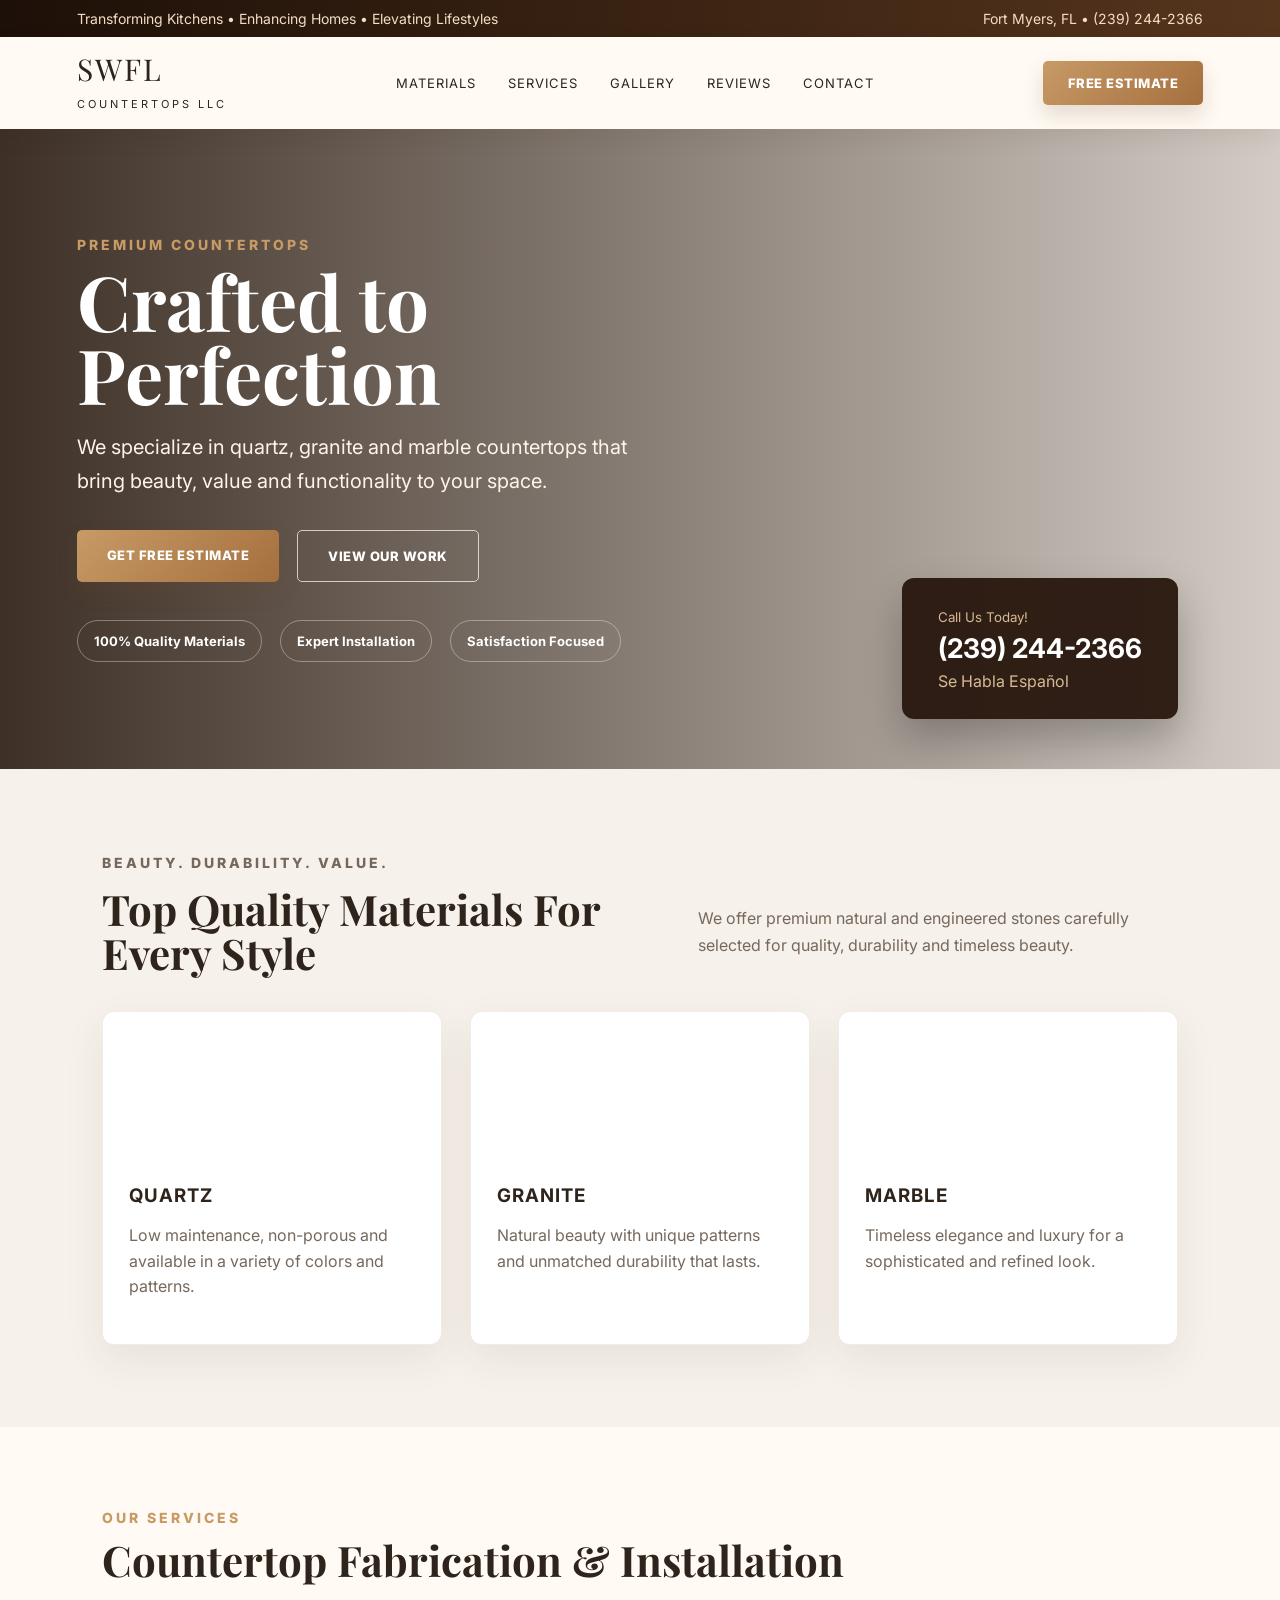
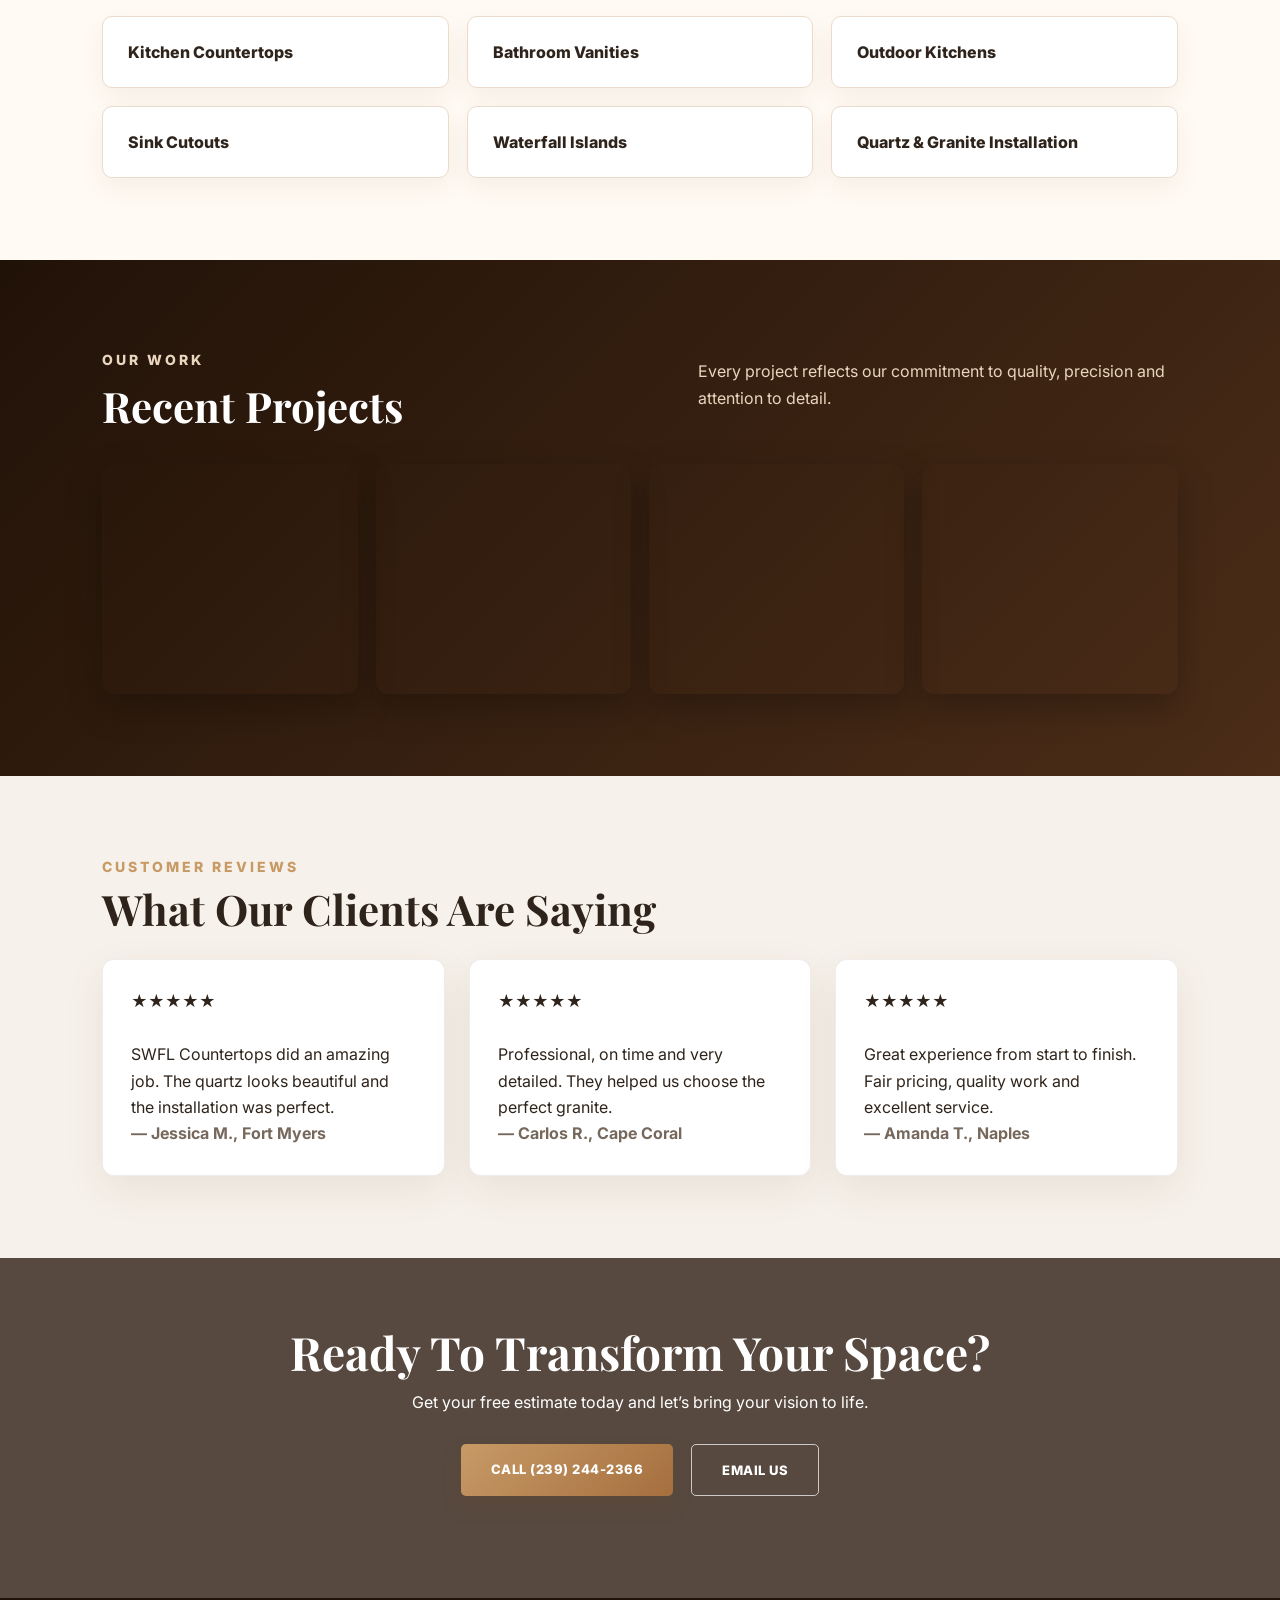
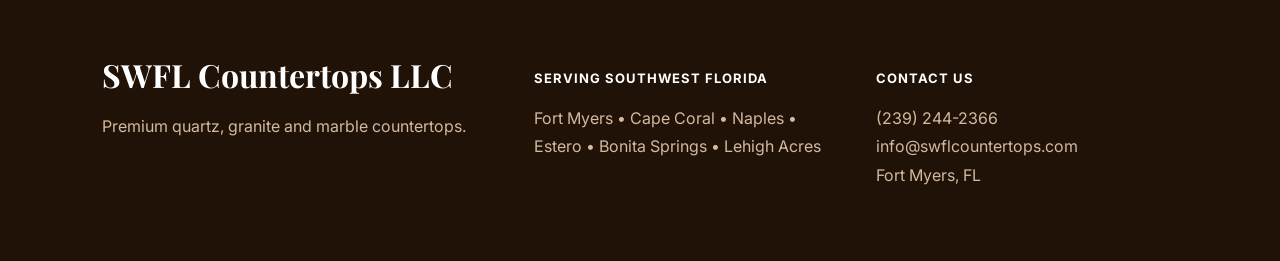
==== index.html @ 68b3e4ea "Initial website" ====
<!DOCTYPE html>
<html lang="en">
<head>
  <meta charset="UTF-8" />
  <meta name="viewport" content="width=device-width, initial-scale=1.0" />
  <title>SWFL Countertops LLC | Quartz, Granite & Marble</title>
  <meta name="description" content="Premium quartz, granite and marble countertops in Fort Myers, Cape Coral, Naples, Estero, Bonita Springs and Lehigh Acres. Free estimates." />
  <link rel="stylesheet" href="style.css" />
</head>
<body>
  <header class="topbar">
    <div>Transforming Kitchens • Enhancing Homes • Elevating Lifestyles</div>
    <div>Fort Myers, FL • <a href="tel:+12392442366">(239) 244-2366</a></div>
  </header>

  <nav class="nav">
    <a class="brand" href="#">
      <img src="assets/logo.png" alt="SWFL Countertops LLC logo" onerror="this.style.display='none'">
      <span>SWFL<br><small>COUNTERTOPS LLC</small></span>
    </a>
    <div class="links">
      <a href="#materials">Materials</a>
      <a href="#services">Services</a>
      <a href="#gallery">Gallery</a>
      <a href="#reviews">Reviews</a>
      <a href="#contact">Contact</a>
    </div>
    <a class="btn" href="#contact">Free Estimate</a>
  </nav>

  <section class="hero">
    <div class="hero-content">
      <p class="eyebrow">Premium Countertops</p>
      <h1>Crafted to Perfection</h1>
      <p class="hero-text">We specialize in quartz, granite and marble countertops that bring beauty, value and functionality to your space.</p>
      <div class="actions">
        <a class="btn big" href="#contact">Get Free Estimate</a>
        <a class="btn outline big" href="#gallery">View Our Work</a>
      </div>
      <div class="badges">
        <span>100% Quality Materials</span>
        <span>Expert Installation</span>
        <span>Satisfaction Focused</span>
      </div>
    </div>
    <div class="call-card">
      <small>Call Us Today!</small>
      <strong>(239) 244-2366</strong>
      <span>Se Habla Español</span>
    </div>
  </section>

  <section id="materials" class="section light">
    <div class="section-head">
      <div>
        <p class="eyebrow">Beauty. Durability. Value.</p>
        <h2>Top Quality Materials For Every Style</h2>
      </div>
      <p>We offer premium natural and engineered stones carefully selected for quality, durability and timeless beauty.</p>
    </div>
    <div class="cards">
      <article>
        <div class="stone quartz"></div>
        <h3>Quartz</h3>
        <p>Low maintenance, non-porous and available in a variety of colors and patterns.</p>
      </article>
      <article>
        <div class="stone granite"></div>
        <h3>Granite</h3>
        <p>Natural beauty with unique patterns and unmatched durability that lasts.</p>
      </article>
      <article>
        <div class="stone marble"></div>
        <h3>Marble</h3>
        <p>Timeless elegance and luxury for a sophisticated and refined look.</p>
      </article>
    </div>
  </section>

  <section id="services" class="section">
    <p class="eyebrow">Our Services</p>
    <h2>Countertop Fabrication & Installation</h2>
    <div class="service-grid">
      <div>Kitchen Countertops</div>
      <div>Bathroom Vanities</div>
      <div>Outdoor Kitchens</div>
      <div>Sink Cutouts</div>
      <div>Waterfall Islands</div>
      <div>Quartz & Granite Installation</div>
    </div>
  </section>

  <section id="gallery" class="section dark">
    <div class="section-head">
      <div>
        <p class="eyebrow">Our Work</p>
        <h2>Recent Projects</h2>
      </div>
      <p>Every project reflects our commitment to quality, precision and attention to detail.</p>
    </div>
    <div class="gallery">
      <div class="g1"></div>
      <div class="g2"></div>
      <div class="g3"></div>
      <div class="g4"></div>
    </div>
  </section>

  <section id="reviews" class="section light">
    <p class="eyebrow">Customer Reviews</p>
    <h2>What Our Clients Are Saying</h2>
    <div class="reviews">
      <blockquote>★★★★★<br><br>SWFL Countertops did an amazing job. The quartz looks beautiful and the installation was perfect.<br><span>— Jessica M., Fort Myers</span></blockquote>
      <blockquote>★★★★★<br><br>Professional, on time and very detailed. They helped us choose the perfect granite.<br><span>— Carlos R., Cape Coral</span></blockquote>
      <blockquote>★★★★★<br><br>Great experience from start to finish. Fair pricing, quality work and excellent service.<br><span>— Amanda T., Naples</span></blockquote>
    </div>
  </section>

  <section id="contact" class="cta">
    <h2>Ready To Transform Your Space?</h2>
    <p>Get your free estimate today and let’s bring your vision to life.</p>
    <div class="actions center">
      <a class="btn big" href="tel:+12392442366">Call (239) 244-2366</a>
      <a class="btn outline big" href="mailto:info@swflcountertops.com">Email Us</a>
    </div>
  </section>

  <footer class="footer">
    <div class="foot-brand">
      <strong>SWFL Countertops LLC</strong>
      <p>Premium quartz, granite and marble countertops.</p>
    </div>
    <div>
      <h4>Serving Southwest Florida</h4>
      <p>Fort Myers • Cape Coral • Naples • Estero • Bonita Springs • Lehigh Acres</p>
    </div>
    <div>
      <h4>Contact Us</h4>
      <p><a href="tel:+12392442366">(239) 244-2366</a><br><a href="mailto:info@swflcountertops.com">info@swflcountertops.com</a><br>Fort Myers, FL</p>
    </div>
  </footer>

  <script src="script.js"></script>
</body>
</html>
---- style.css ----
@import url('https://fonts.googleapis.com/css2?family=Inter:wght@400;600;700;800&family=Playfair+Display:wght@700;800&display=swap');

:root{
  --dark:#28170d;
  --brown:#6f4a2c;
  --tan:#c79a66;
  --light:#f6f1ea;
  --cream:#fffaf3;
  --text:#2f241b;
  --muted:#76685c;
  --white:#fff;
}
*{box-sizing:border-box}
html{scroll-behavior:smooth}
body{margin:0;font-family:Inter,Arial,sans-serif;color:var(--text);background:var(--cream)}
a{color:inherit;text-decoration:none}
.topbar{background:linear-gradient(90deg,#1d1008,#56351d);color:#f4dec3;display:flex;justify-content:space-between;gap:20px;padding:10px 6%;font-size:14px}
.nav{height:92px;background:rgba(255,250,243,.96);display:flex;align-items:center;justify-content:space-between;padding:0 6%;position:sticky;top:0;z-index:20;box-shadow:0 8px 22px rgba(48,29,16,.08)}
.brand{display:flex;align-items:center;gap:14px;font-family:Playfair Display,serif;font-size:30px;letter-spacing:2px;line-height:.9}
.brand img{width:58px;height:58px;object-fit:contain}
.brand small{font-family:Inter,sans-serif;font-size:11px;letter-spacing:3px}
.links{display:flex;gap:32px;font-size:13px;text-transform:uppercase;letter-spacing:1px}
.links a:hover{color:var(--tan)}
.btn{background:linear-gradient(135deg,#c79a66,#a56f3e);color:white;padding:14px 25px;border-radius:5px;text-transform:uppercase;font-weight:800;font-size:13px;letter-spacing:.5px;display:inline-block;box-shadow:0 10px 20px rgba(112,74,44,.18)}
.btn.outline{background:transparent;border:1px solid rgba(255,255,255,.7);box-shadow:none}
.btn.big{padding:17px 30px}
.hero{min-height:640px;position:relative;display:flex;align-items:center;padding:90px 6%;background:
linear-gradient(90deg,rgba(35,20,10,.88),rgba(35,20,10,.54),rgba(35,20,10,.2)),
url('https://images.unsplash.com/photo-1600585154340-be6161a56a0c?auto=format&fit=crop&w=1800&q=80') center/cover}
.hero-content{max-width:650px;color:white;position:relative;z-index:2}
.eyebrow{text-transform:uppercase;color:var(--tan);letter-spacing:3px;font-weight:800;font-size:14px;margin:0 0 12px}
h1,h2{font-family:Playfair Display,serif;margin:0;color:inherit}
h1{font-size:76px;line-height:.95}
h2{font-size:42px;line-height:1.05}
.hero-text{font-size:20px;line-height:1.7;max-width:560px;color:#fff4e9}
.actions{display:flex;gap:18px;flex-wrap:wrap;margin:32px 0}
.badges{display:flex;gap:18px;flex-wrap:wrap;margin-top:38px}
.badges span{border:1px solid rgba(255,255,255,.35);padding:12px 16px;border-radius:999px;font-weight:700;font-size:13px}
.call-card{position:absolute;right:8%;bottom:50px;background:rgba(40,23,13,.95);color:white;padding:28px 36px;border-radius:12px;box-shadow:0 20px 40px rgba(0,0,0,.25)}
.call-card strong{display:block;font-size:27px;margin:6px 0}
.call-card span,.call-card small{color:#d7ba96}
.section{padding:82px 8%}
.light{background:var(--light)}
.dark{background:linear-gradient(135deg,#211208,#4b2d18);color:white}
.section-head{display:flex;justify-content:space-between;gap:40px;align-items:end;margin-bottom:36px}
.section-head p{max-width:480px;line-height:1.7;color:var(--muted)}
.dark .section-head p{color:#ead6bf}
.cards{display:grid;grid-template-columns:repeat(3,1fr);gap:28px;margin-top:36px}
.cards article,.reviews blockquote{background:white;border:1px solid rgba(84,54,32,.09);border-radius:12px;overflow:hidden;box-shadow:0 14px 40px rgba(76,45,24,.08)}
.cards h3,.cards p{padding:0 26px}
.cards h3{margin:22px 0 8px;text-transform:uppercase;letter-spacing:1px}
.cards p{padding-bottom:28px;color:var(--muted);line-height:1.6}
.stone{height:150px;background-size:cover;background-position:center}
.quartz{background-image:url('https://images.unsplash.com/photo-1618220179428-22790b461013?auto=format&fit=crop&w=900&q=80')}
.granite{background-image:url('https://images.unsplash.com/photo-1600607687939-ce8a6c25118c?auto=format&fit=crop&w=900&q=80')}
.marble{background-image:url('https://images.unsplash.com/photo-1600566753190-17f0baa2a6c3?auto=format&fit=crop&w=900&q=80')}
.service-grid{display:grid;grid-template-columns:repeat(3,1fr);gap:18px;margin-top:34px}
.service-grid div{background:#fff;border:1px solid #eadbcc;border-radius:10px;padding:25px;font-weight:800;box-shadow:0 10px 26px rgba(80,49,28,.06)}
.gallery{display:grid;grid-template-columns:repeat(4,1fr);gap:18px}
.gallery div{height:230px;border-radius:12px;background-size:cover;background-position:center;box-shadow:0 14px 35px rgba(0,0,0,.25)}
.g1{background-image:url('https://images.unsplash.com/photo-1556909114-f6e7ad7d3136?auto=format&fit=crop&w=800&q=80')}
.g2{background-image:url('https://images.unsplash.com/photo-1600566753151-384129cf4e3e?auto=format&fit=crop&w=800&q=80')}
.g3{background-image:url('https://images.unsplash.com/photo-1600607687644-c7171b42498b?auto=format&fit=crop&w=800&q=80')}
.g4{background-image:url('https://images.unsplash.com/photo-1600607687920-4e2a09cf159d?auto=format&fit=crop&w=800&q=80')}
.reviews{display:grid;grid-template-columns:repeat(3,1fr);gap:24px;margin-top:28px}
.reviews blockquote{padding:28px;margin:0;line-height:1.65;color:var(--text)}
.reviews span{color:var(--muted);font-weight:700}
.cta{padding:70px 8%;text-align:center;color:white;background:
linear-gradient(rgba(40,23,13,.78),rgba(40,23,13,.78)),
url('https://images.unsplash.com/photo-1600566752355-35792bedcfea?auto=format&fit=crop&w=1600&q=80') center/cover}
.cta h2{font-size:46px}
.center{justify-content:center}
.footer{background:#211208;color:#ead6bf;display:grid;grid-template-columns:1.3fr 1fr 1fr;gap:40px;padding:55px 8%}
.footer strong{font-family:Playfair Display,serif;font-size:32px;color:white}
.footer h4{color:white;text-transform:uppercase;letter-spacing:1px;font-size:13px}
.footer p{line-height:1.8;color:#d2b99f}
@media(max-width:900px){
  .topbar{display:none}
  .nav{height:auto;padding:18px 5%;flex-wrap:wrap;gap:18px}
  .links{display:none}
  h1{font-size:50px}
  h2{font-size:34px}
  .hero{min-height:700px;padding:70px 5%}
  .call-card{position:relative;right:auto;bottom:auto;margin-top:20px}
  .section,.cta{padding:58px 5%}
  .section-head{display:block}
  .cards,.service-grid,.reviews,.gallery,.footer{grid-template-columns:1fr}
}
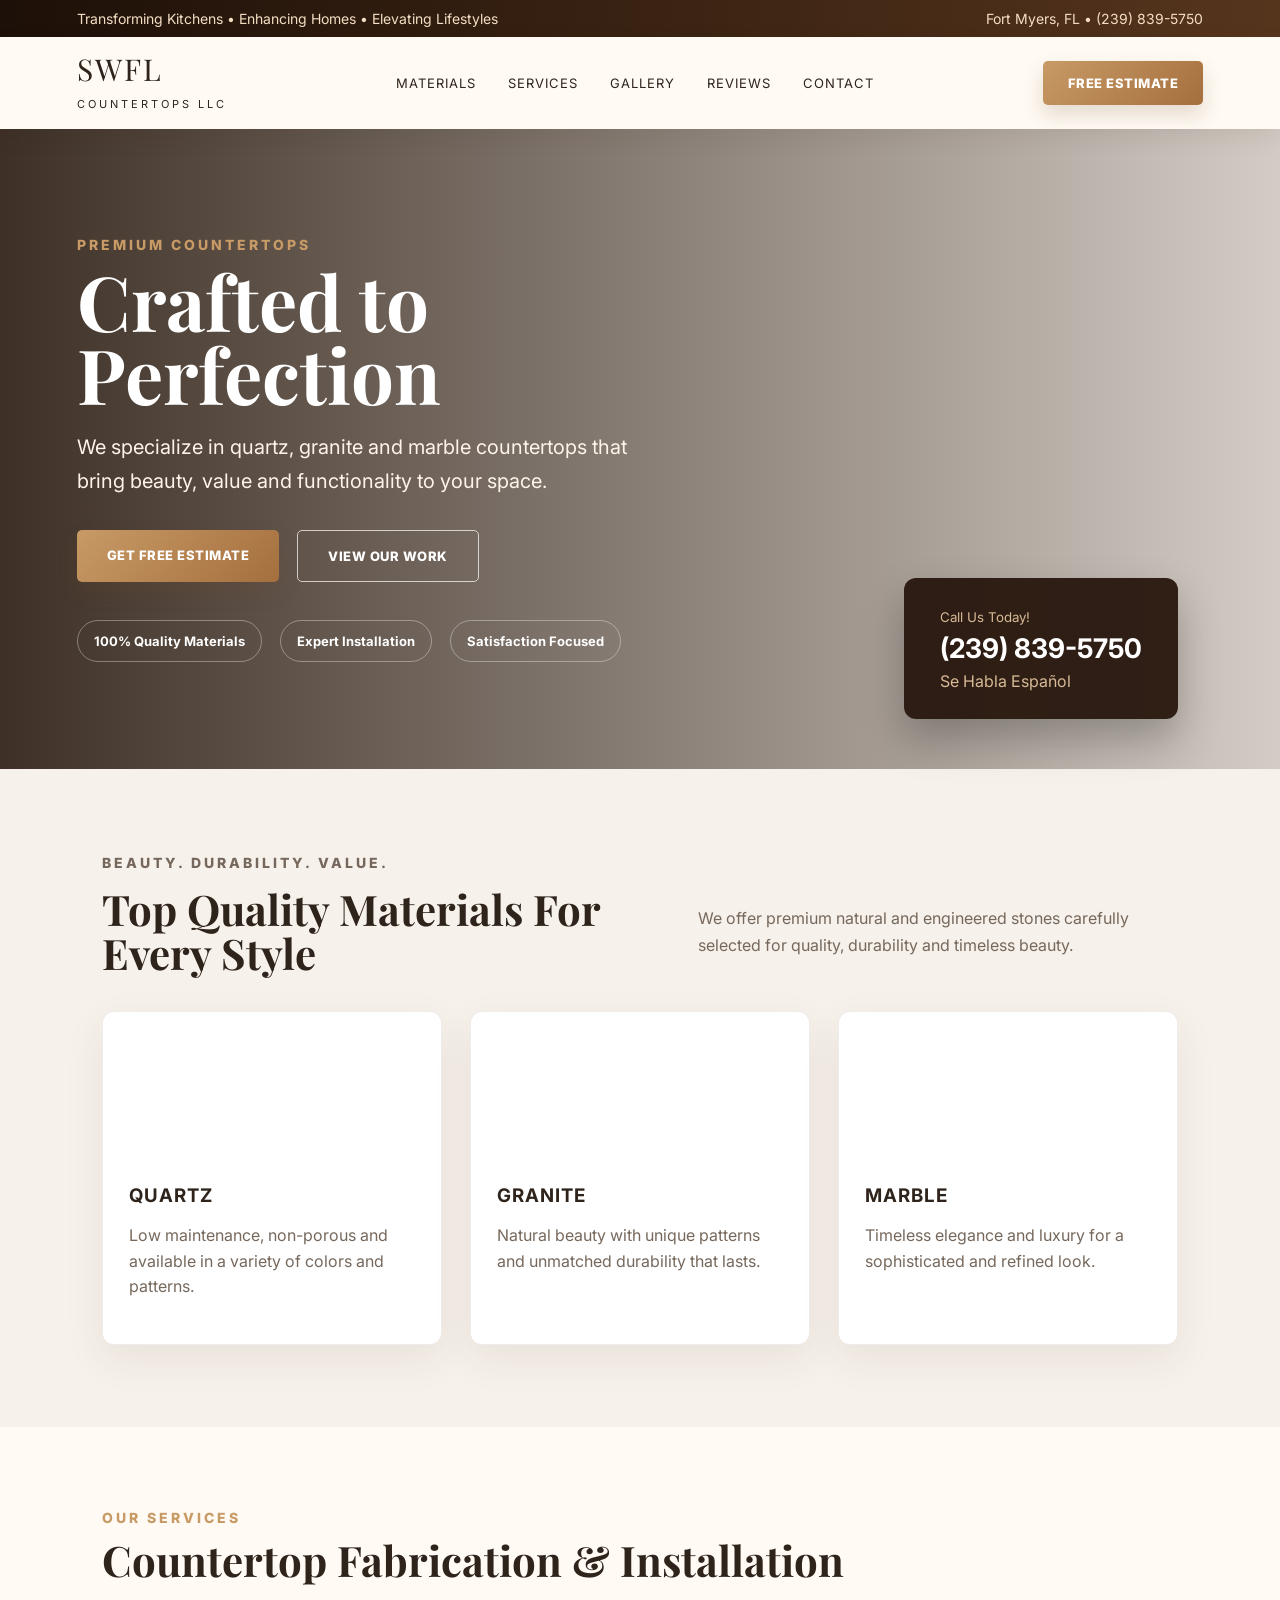
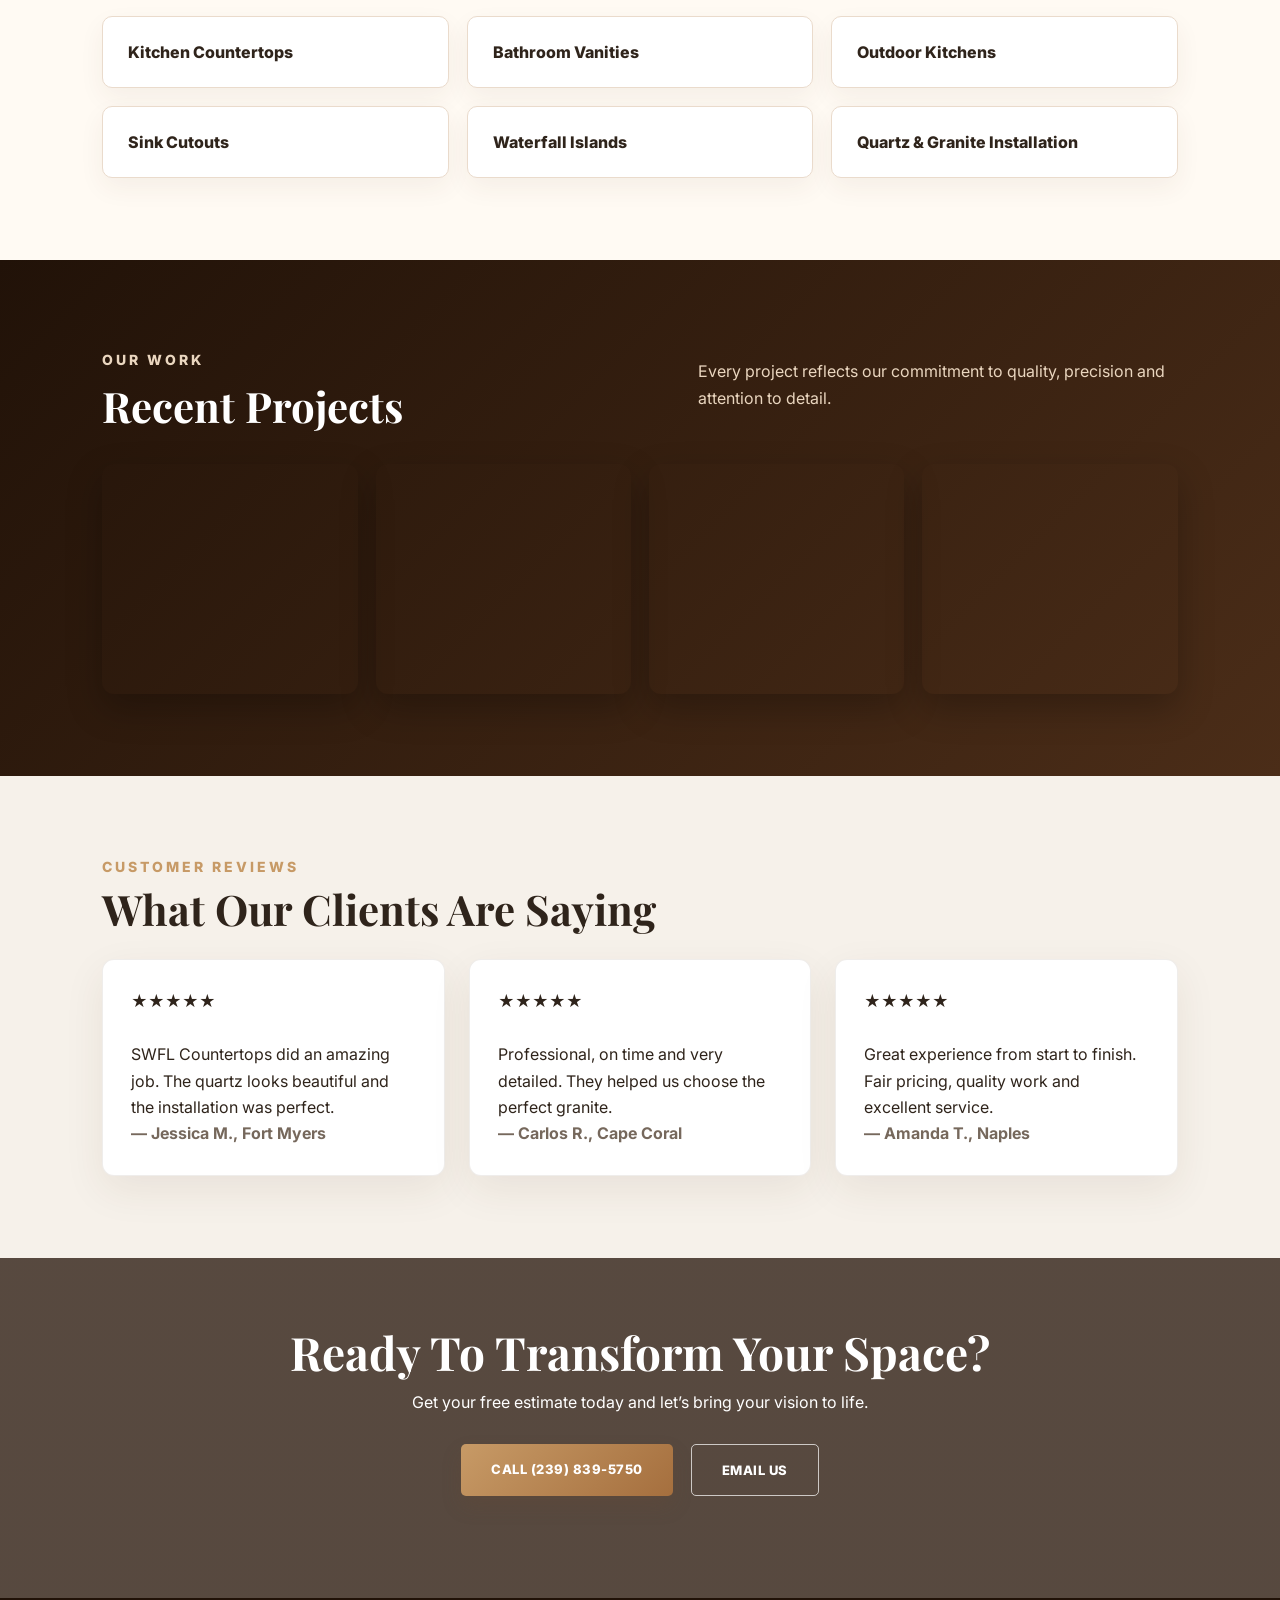
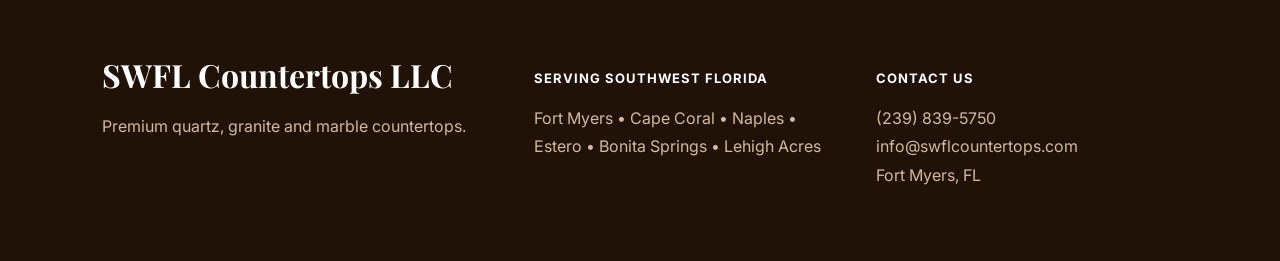
==== commit c55ac149: "update phone and email" ====
--- a/index.html
+++ b/index.html
@@ -10,7 +10,7 @@
 <body>
   <header class="topbar">
     <div>Transforming Kitchens • Enhancing Homes • Elevating Lifestyles</div>
-    <div>Fort Myers, FL • <a href="tel:+12392442366">(239) 244-2366</a></div>
+    <div>Fort Myers, FL • <a href="tel:+12398395750">(239) 839-5750</a></div>
   </header>
 
   <nav class="nav">
@@ -45,7 +45,7 @@
     </div>
     <div class="call-card">
       <small>Call Us Today!</small>
-      <strong>(239) 244-2366</strong>
+      <strong>(239) 839-5750</strong>
       <span>Se Habla Español</span>
     </div>
   </section>
@@ -120,8 +120,8 @@
     <h2>Ready To Transform Your Space?</h2>
     <p>Get your free estimate today and let’s bring your vision to life.</p>
     <div class="actions center">
-      <a class="btn big" href="tel:+12392442366">Call (239) 244-2366</a>
-      <a class="btn outline big" href="mailto:info@swflcountertops.com">Email Us</a>
+      <a class="btn big" href="tel:+12398395750">Call (239) 839-5750</a>
+      <a class="btn outline big" href="mailto:christopher@swflcountertops.com">Email Us</a>
     </div>
   </section>
 
@@ -136,7 +136,7 @@
     </div>
     <div>
       <h4>Contact Us</h4>
-      <p><a href="tel:+12392442366">(239) 244-2366</a><br><a href="mailto:info@swflcountertops.com">info@swflcountertops.com</a><br>Fort Myers, FL</p>
+      <p><a href="tel:+12398395750">(239) 839-5750</a><br><a href="mailto:christopher@swflcountertops.com">info@swflcountertops.com</a><br>Fort Myers, FL</p>
     </div>
   </footer>
 
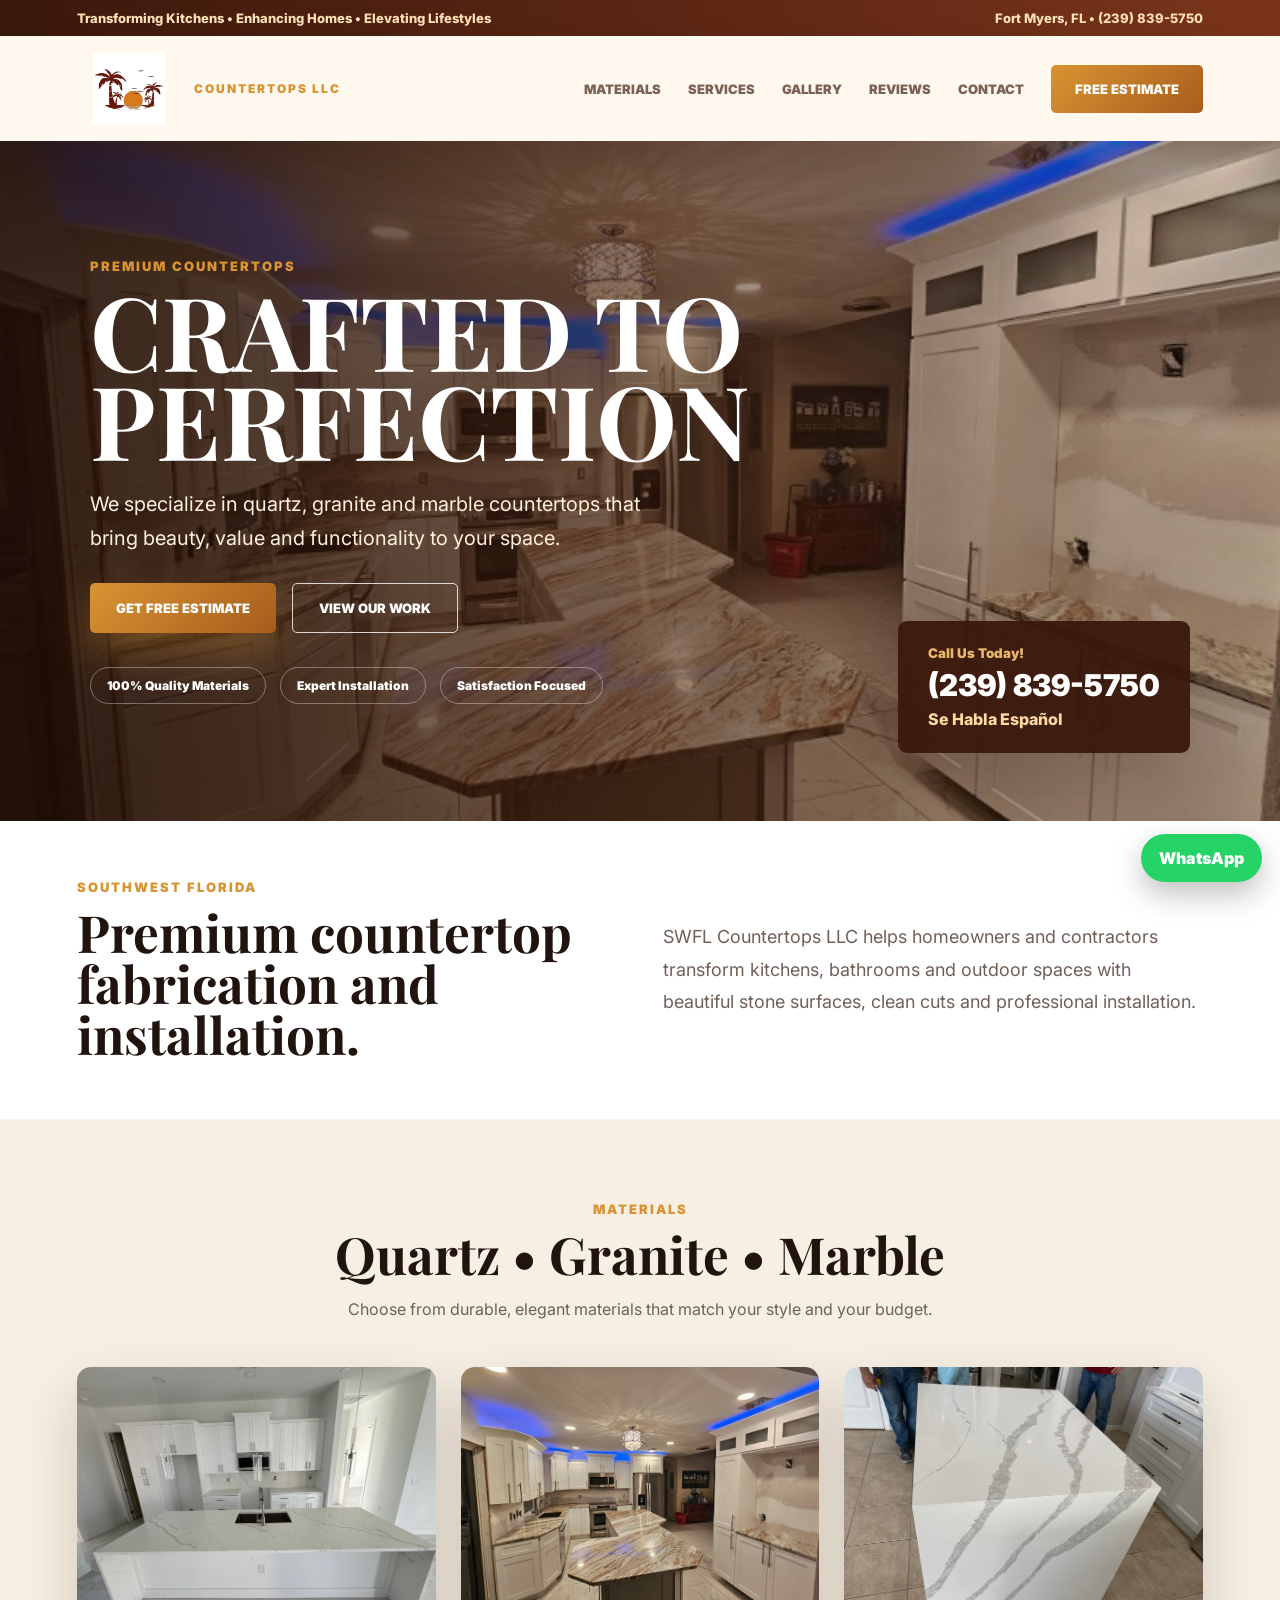
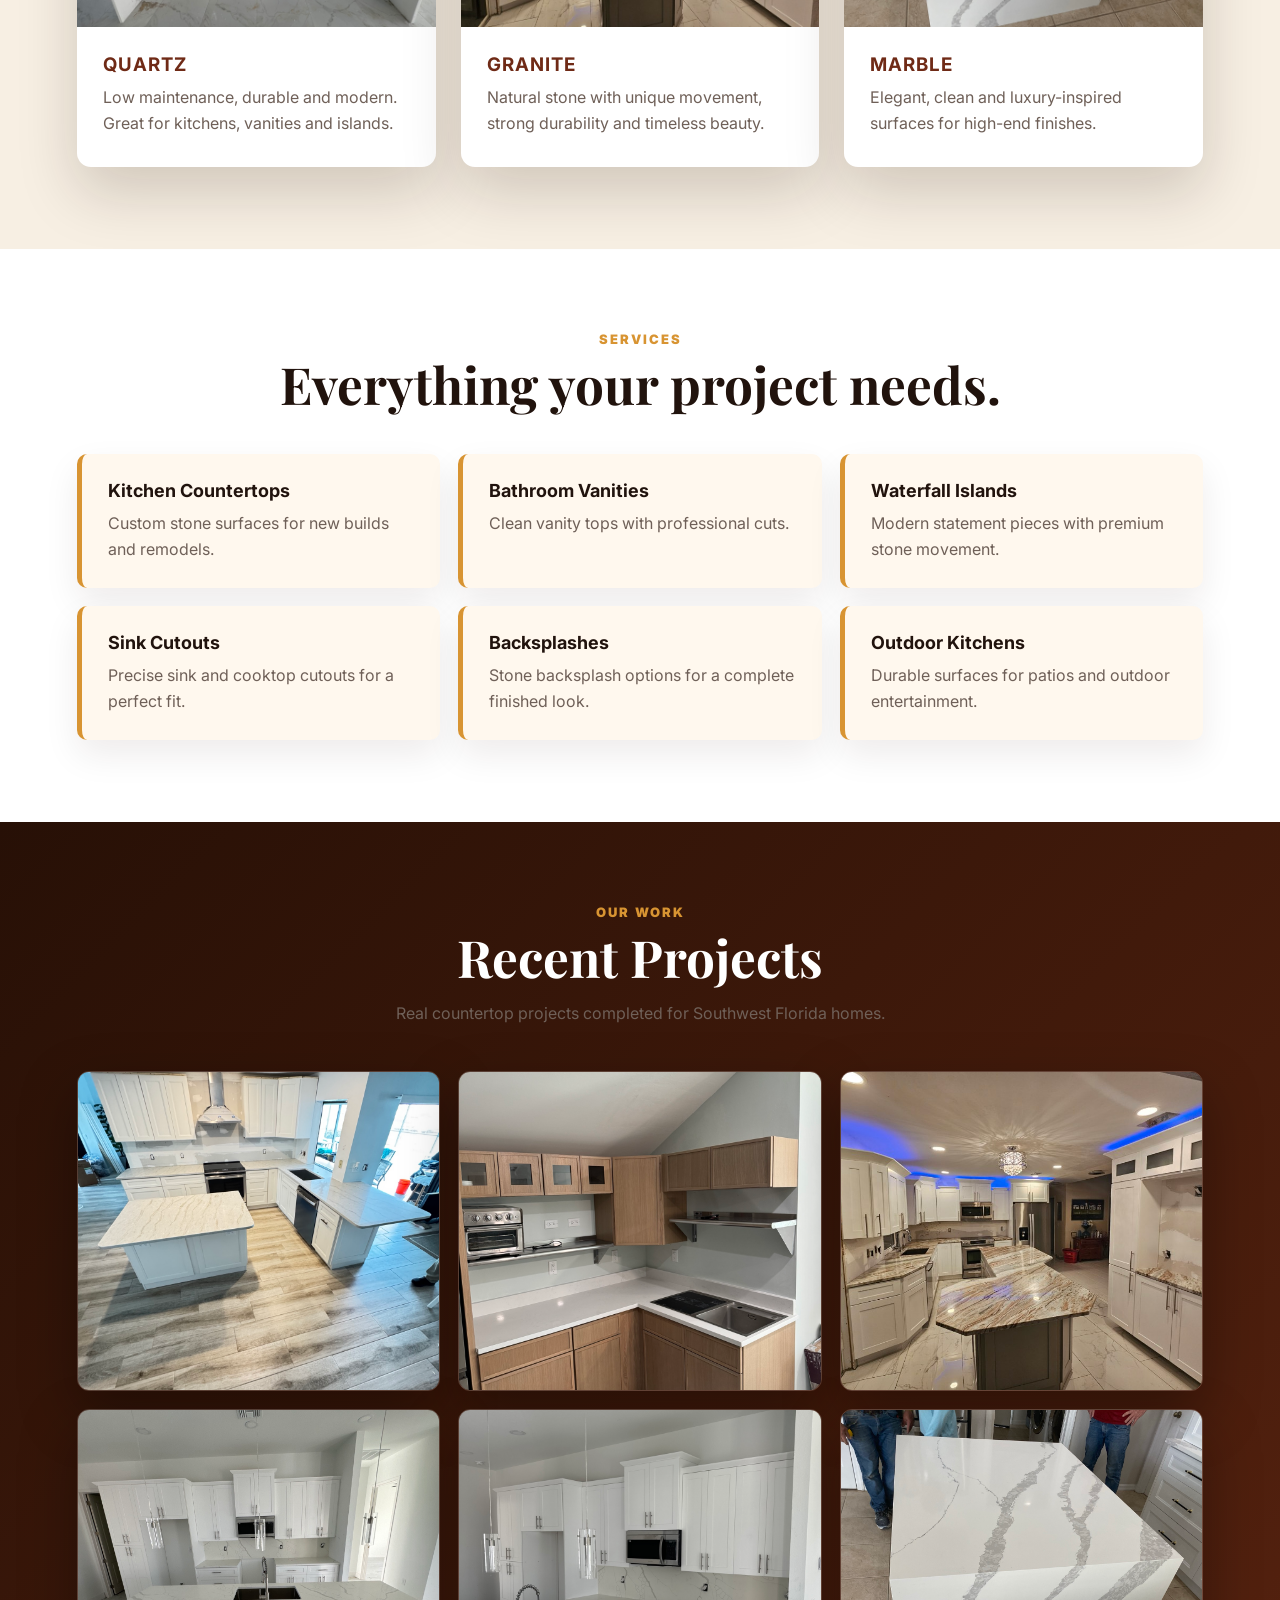
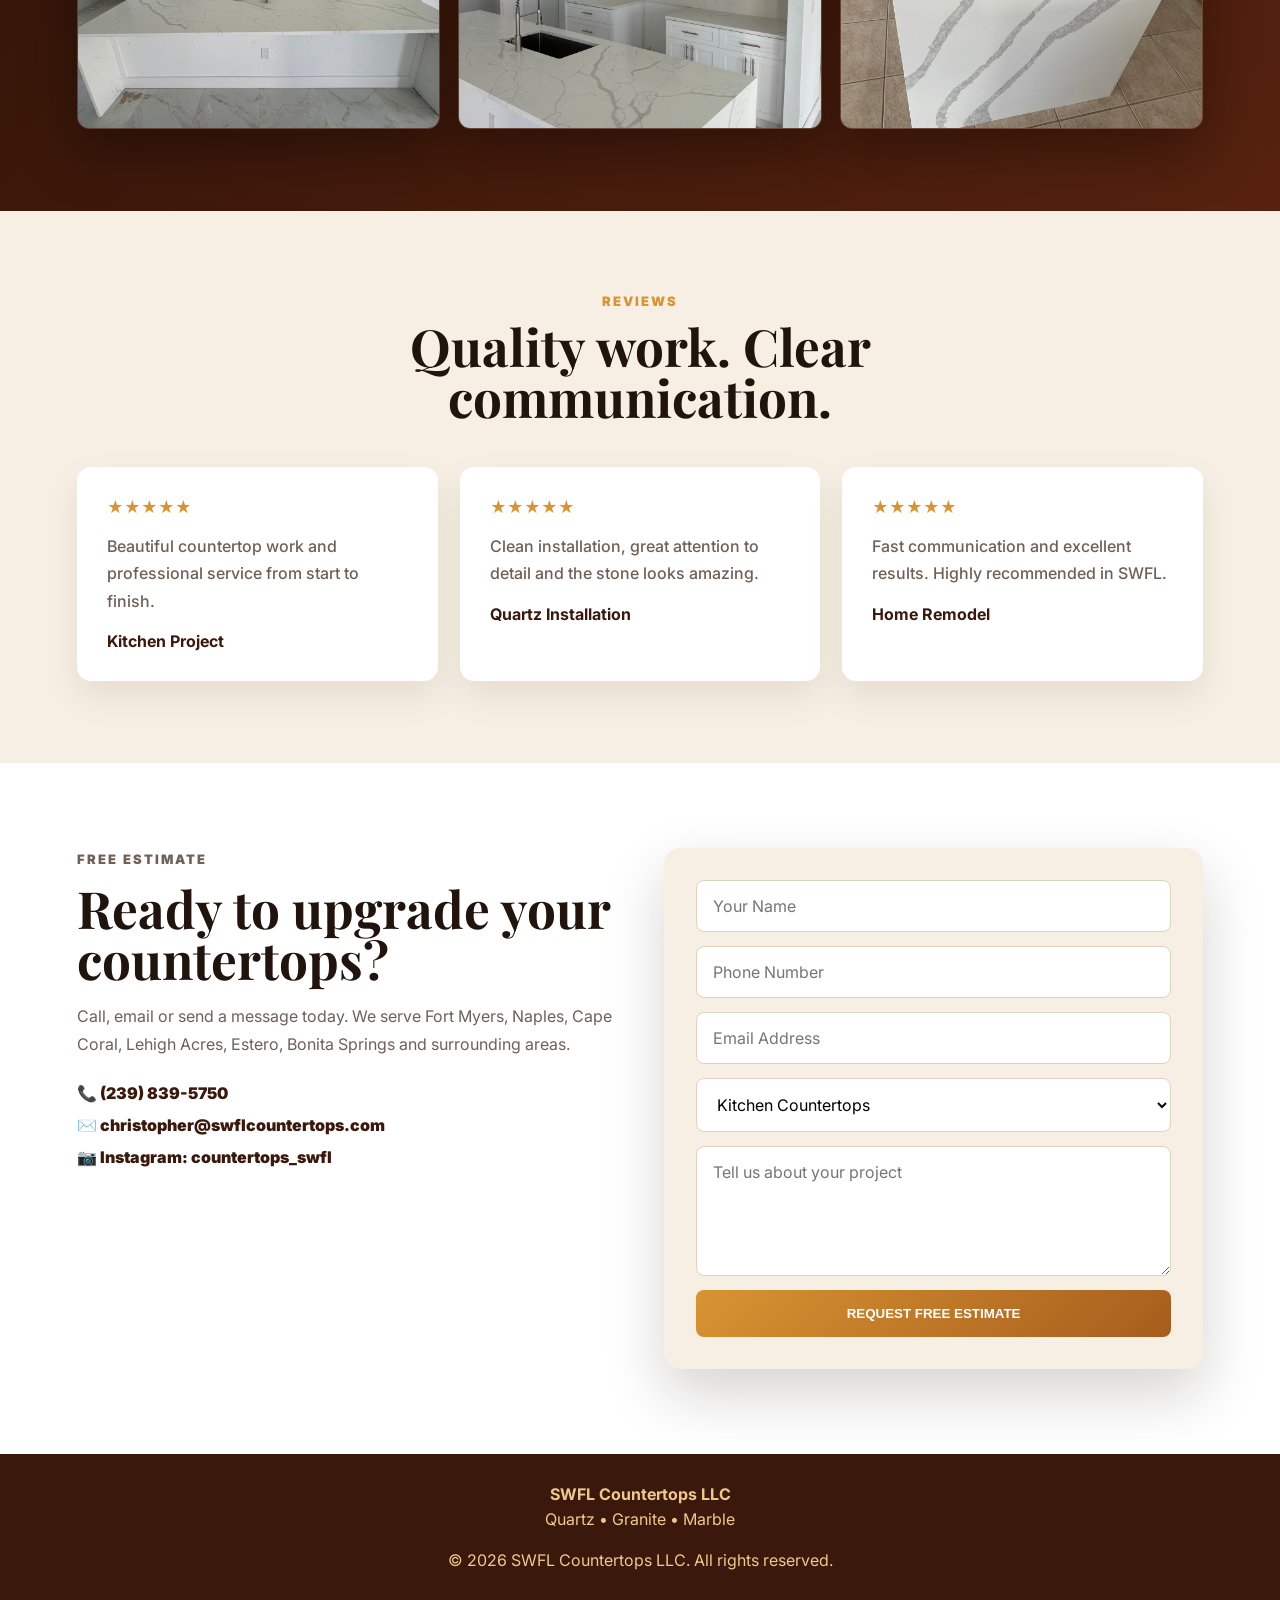
==== commit c0115606: "new premium website" ====
--- a/index.html
+++ b/index.html
@@ -1,145 +1,158 @@
 <!DOCTYPE html>
 <html lang="en">
 <head>
-  <meta charset="UTF-8" />
-  <meta name="viewport" content="width=device-width, initial-scale=1.0" />
+  <meta charset="UTF-8">
+  <meta name="viewport" content="width=device-width, initial-scale=1.0">
   <title>SWFL Countertops LLC | Quartz, Granite & Marble</title>
-  <meta name="description" content="Premium quartz, granite and marble countertops in Fort Myers, Cape Coral, Naples, Estero, Bonita Springs and Lehigh Acres. Free estimates." />
-  <link rel="stylesheet" href="style.css" />
+  <meta name="description" content="Premium quartz, granite and marble countertops in Fort Myers, Naples, Cape Coral, Lehigh Acres, Estero and Bonita Springs.">
+  <link rel="stylesheet" href="style.css">
 </head>
 <body>
-  <header class="topbar">
-    <div>Transforming Kitchens • Enhancing Homes • Elevating Lifestyles</div>
-    <div>Fort Myers, FL • <a href="tel:+12398395750">(239) 839-5750</a></div>
-  </header>
+<a class="whatsapp" href="https://wa.me/12398395750" target="_blank">WhatsApp</a>
 
-  <nav class="nav">
-    <a class="brand" href="#">
-      <img src="assets/logo.png" alt="SWFL Countertops LLC logo" onerror="this.style.display='none'">
-      <span>SWFL<br><small>COUNTERTOPS LLC</small></span>
-    </a>
-    <div class="links">
-      <a href="#materials">Materials</a>
-      <a href="#services">Services</a>
-      <a href="#gallery">Gallery</a>
-      <a href="#reviews">Reviews</a>
-      <a href="#contact">Contact</a>
+<header class="topbar">
+  <span>Transforming Kitchens • Enhancing Homes • Elevating Lifestyles</span>
+  <span>Fort Myers, FL • <a href="tel:+12398395750">(239) 839-5750</a></span>
+</header>
+
+<nav class="nav">
+  <a class="brand" href="#home">
+    <img src="assets/logo.png" alt="SWFL Countertops logo">
+    <span>COUNTERTOPS LLC</span>
+  </a>
+  <button class="menu">☰</button>
+  <div class="links">
+    <a href="#materials">Materials</a>
+    <a href="#services">Services</a>
+    <a href="#gallery">Gallery</a>
+    <a href="#reviews">Reviews</a>
+    <a href="#contact">Contact</a>
+    <a class="estimate" href="#contact">Free Estimate</a>
+  </div>
+</nav>
+
+<section id="home" class="hero">
+  <img src="assets/hero.jpg" alt="SWFL Countertops premium kitchen project">
+  <div class="overlay"></div>
+  <div class="hero-content">
+    <p class="label">Premium Countertops</p>
+    <h1>Crafted to<br>Perfection</h1>
+    <p>We specialize in quartz, granite and marble countertops that bring beauty, value and functionality to your space.</p>
+    <div class="actions">
+      <a class="btn gold" href="#contact">Get Free Estimate</a>
+      <a class="btn clear" href="#gallery">View Our Work</a>
     </div>
-    <a class="btn" href="#contact">Free Estimate</a>
-  </nav>
+    <div class="badges">
+      <span>100% Quality Materials</span>
+      <span>Expert Installation</span>
+      <span>Satisfaction Focused</span>
+    </div>
+  </div>
+  <div class="call-card">
+    <small>Call Us Today!</small>
+    <a href="tel:+12398395750">(239) 839-5750</a>
+    <span>Se Habla Español</span>
+  </div>
+</section>
 
-  <section class="hero">
-    <div class="hero-content">
-      <p class="eyebrow">Premium Countertops</p>
-      <h1>Crafted to Perfection</h1>
-      <p class="hero-text">We specialize in quartz, granite and marble countertops that bring beauty, value and functionality to your space.</p>
-      <div class="actions">
-        <a class="btn big" href="#contact">Get Free Estimate</a>
-        <a class="btn outline big" href="#gallery">View Our Work</a>
-      </div>
-      <div class="badges">
-        <span>100% Quality Materials</span>
-        <span>Expert Installation</span>
-        <span>Satisfaction Focused</span>
-      </div>
+<section class="intro">
+  <div>
+    <p class="label">Southwest Florida</p>
+    <h2>Premium countertop fabrication and installation.</h2>
+  </div>
+  <p>SWFL Countertops LLC helps homeowners and contractors transform kitchens, bathrooms and outdoor spaces with beautiful stone surfaces, clean cuts and professional installation.</p>
+</section>
+
+<section id="materials" class="section light">
+  <div class="title">
+    <p class="label">Materials</p>
+    <h2>Quartz • Granite • Marble</h2>
+    <p>Choose from durable, elegant materials that match your style and your budget.</p>
+  </div>
+  <div class="cards">
+    <article><img src="assets/project-4.jpg"><h3>Quartz</h3><p>Low maintenance, durable and modern. Great for kitchens, vanities and islands.</p></article>
+    <article><img src="assets/project-3.jpg"><h3>Granite</h3><p>Natural stone with unique movement, strong durability and timeless beauty.</p></article>
+    <article><img src="assets/project-6.jpg"><h3>Marble</h3><p>Elegant, clean and luxury-inspired surfaces for high-end finishes.</p></article>
+  </div>
+</section>
+
+<section id="services" class="section services">
+  <div class="title">
+    <p class="label">Services</p>
+    <h2>Everything your project needs.</h2>
+  </div>
+  <div class="service-grid">
+    <div><strong>Kitchen Countertops</strong><span>Custom stone surfaces for new builds and remodels.</span></div>
+    <div><strong>Bathroom Vanities</strong><span>Clean vanity tops with professional cuts.</span></div>
+    <div><strong>Waterfall Islands</strong><span>Modern statement pieces with premium stone movement.</span></div>
+    <div><strong>Sink Cutouts</strong><span>Precise sink and cooktop cutouts for a perfect fit.</span></div>
+    <div><strong>Backsplashes</strong><span>Stone backsplash options for a complete finished look.</span></div>
+    <div><strong>Outdoor Kitchens</strong><span>Durable surfaces for patios and outdoor entertainment.</span></div>
+  </div>
+</section>
+
+<section id="gallery" class="section gallery-wrap">
+  <div class="title">
+    <p class="label">Our Work</p>
+    <h2>Recent Projects</h2>
+    <p>Real countertop projects completed for Southwest Florida homes.</p>
+  </div>
+  <div class="gallery">
+    <img src="assets/project-1.jpg" alt="White kitchen countertop project">
+    <img src="assets/project-2.jpg" alt="Wood cabinet countertop project">
+    <img src="assets/project-3.jpg" alt="Granite kitchen countertop project">
+    <img src="assets/project-4.jpg" alt="Quartz island countertop project">
+    <img src="assets/project-5.jpg" alt="White quartz kitchen project">
+    <img src="assets/project-6.jpg" alt="Waterfall island countertop project">
+  </div>
+</section>
+
+<section id="reviews" class="section reviews">
+  <div class="title">
+    <p class="label">Reviews</p>
+    <h2>Quality work. Clear communication.</h2>
+  </div>
+  <div class="review-grid">
+    <div>★★★★★<p>Beautiful countertop work and professional service from start to finish.</p><strong>Kitchen Project</strong></div>
+    <div>★★★★★<p>Clean installation, great attention to detail and the stone looks amazing.</p><strong>Quartz Installation</strong></div>
+    <div>★★★★★<p>Fast communication and excellent results. Highly recommended in SWFL.</p><strong>Home Remodel</strong></div>
+  </div>
+</section>
+
+<section id="contact" class="contact">
+  <div>
+    <p class="label">Free Estimate</p>
+    <h2>Ready to upgrade your countertops?</h2>
+    <p>Call, email or send a message today. We serve Fort Myers, Naples, Cape Coral, Lehigh Acres, Estero, Bonita Springs and surrounding areas.</p>
+    <div class="contact-list">
+      <a href="tel:+12398395750">📞 (239) 839-5750</a>
+      <a href="mailto:christopher@swflcountertops.com">✉️ christopher@swflcountertops.com</a>
+      <a href="https://www.instagram.com/countertops_swfl" target="_blank">📷 Instagram: countertops_swfl</a>
     </div>
-    <div class="call-card">
-      <small>Call Us Today!</small>
-      <strong>(239) 839-5750</strong>
-      <span>Se Habla Español</span>
-    </div>
-  </section>
+  </div>
+  <form action="mailto:christopher@swflcountertops.com" method="post" enctype="text/plain">
+    <input name="name" placeholder="Your Name" required>
+    <input name="phone" placeholder="Phone Number" required>
+    <input name="email" placeholder="Email Address">
+    <select name="service">
+      <option>Kitchen Countertops</option>
+      <option>Bathroom Vanity</option>
+      <option>Outdoor Kitchen</option>
+      <option>Quartz</option>
+      <option>Granite</option>
+      <option>Marble</option>
+    </select>
+    <textarea name="message" placeholder="Tell us about your project"></textarea>
+    <button type="submit">Request Free Estimate</button>
+  </form>
+</section>
 
-  <section id="materials" class="section light">
-    <div class="section-head">
-      <div>
-        <p class="eyebrow">Beauty. Durability. Value.</p>
-        <h2>Top Quality Materials For Every Style</h2>
-      </div>
-      <p>We offer premium natural and engineered stones carefully selected for quality, durability and timeless beauty.</p>
-    </div>
-    <div class="cards">
-      <article>
-        <div class="stone quartz"></div>
-        <h3>Quartz</h3>
-        <p>Low maintenance, non-porous and available in a variety of colors and patterns.</p>
-      </article>
-      <article>
-        <div class="stone granite"></div>
-        <h3>Granite</h3>
-        <p>Natural beauty with unique patterns and unmatched durability that lasts.</p>
-      </article>
-      <article>
-        <div class="stone marble"></div>
-        <h3>Marble</h3>
-        <p>Timeless elegance and luxury for a sophisticated and refined look.</p>
-      </article>
-    </div>
-  </section>
+<footer>
+  <strong>SWFL Countertops LLC</strong>
+  <span>Quartz • Granite • Marble</span>
+  <p>© 2026 SWFL Countertops LLC. All rights reserved.</p>
+</footer>
 
-  <section id="services" class="section">
-    <p class="eyebrow">Our Services</p>
-    <h2>Countertop Fabrication & Installation</h2>
-    <div class="service-grid">
-      <div>Kitchen Countertops</div>
-      <div>Bathroom Vanities</div>
-      <div>Outdoor Kitchens</div>
-      <div>Sink Cutouts</div>
-      <div>Waterfall Islands</div>
-      <div>Quartz & Granite Installation</div>
-    </div>
-  </section>
-
-  <section id="gallery" class="section dark">
-    <div class="section-head">
-      <div>
-        <p class="eyebrow">Our Work</p>
-        <h2>Recent Projects</h2>
-      </div>
-      <p>Every project reflects our commitment to quality, precision and attention to detail.</p>
-    </div>
-    <div class="gallery">
-      <div class="g1"></div>
-      <div class="g2"></div>
-      <div class="g3"></div>
-      <div class="g4"></div>
-    </div>
-  </section>
-
-  <section id="reviews" class="section light">
-    <p class="eyebrow">Customer Reviews</p>
-    <h2>What Our Clients Are Saying</h2>
-    <div class="reviews">
-      <blockquote>★★★★★<br><br>SWFL Countertops did an amazing job. The quartz looks beautiful and the installation was perfect.<br><span>— Jessica M., Fort Myers</span></blockquote>
-      <blockquote>★★★★★<br><br>Professional, on time and very detailed. They helped us choose the perfect granite.<br><span>— Carlos R., Cape Coral</span></blockquote>
-      <blockquote>★★★★★<br><br>Great experience from start to finish. Fair pricing, quality work and excellent service.<br><span>— Amanda T., Naples</span></blockquote>
-    </div>
-  </section>
-
-  <section id="contact" class="cta">
-    <h2>Ready To Transform Your Space?</h2>
-    <p>Get your free estimate today and let’s bring your vision to life.</p>
-    <div class="actions center">
-      <a class="btn big" href="tel:+12398395750">Call (239) 839-5750</a>
-      <a class="btn outline big" href="mailto:christopher@swflcountertops.com">Email Us</a>
-    </div>
-  </section>
-
-  <footer class="footer">
-    <div class="foot-brand">
-      <strong>SWFL Countertops LLC</strong>
-      <p>Premium quartz, granite and marble countertops.</p>
-    </div>
-    <div>
-      <h4>Serving Southwest Florida</h4>
-      <p>Fort Myers • Cape Coral • Naples • Estero • Bonita Springs • Lehigh Acres</p>
-    </div>
-    <div>
-      <h4>Contact Us</h4>
-      <p><a href="tel:+12398395750">(239) 839-5750</a><br><a href="mailto:christopher@swflcountertops.com">info@swflcountertops.com</a><br>Fort Myers, FL</p>
-    </div>
-  </footer>
-
-  <script src="script.js"></script>
+<script src="script.js"></script>
 </body>
-</html>
+</html>
--- a/style.css
+++ b/style.css
@@ -1,88 +1,19 @@
-@import url('https://fonts.googleapis.com/css2?family=Inter:wght@400;600;700;800&family=Playfair+Display:wght@700;800&display=swap');
-
-:root{
-  --dark:#28170d;
-  --brown:#6f4a2c;
-  --tan:#c79a66;
-  --light:#f6f1ea;
-  --cream:#fffaf3;
-  --text:#2f241b;
-  --muted:#76685c;
-  --white:#fff;
-}
-*{box-sizing:border-box}
-html{scroll-behavior:smooth}
-body{margin:0;font-family:Inter,Arial,sans-serif;color:var(--text);background:var(--cream)}
-a{color:inherit;text-decoration:none}
-.topbar{background:linear-gradient(90deg,#1d1008,#56351d);color:#f4dec3;display:flex;justify-content:space-between;gap:20px;padding:10px 6%;font-size:14px}
-.nav{height:92px;background:rgba(255,250,243,.96);display:flex;align-items:center;justify-content:space-between;padding:0 6%;position:sticky;top:0;z-index:20;box-shadow:0 8px 22px rgba(48,29,16,.08)}
-.brand{display:flex;align-items:center;gap:14px;font-family:Playfair Display,serif;font-size:30px;letter-spacing:2px;line-height:.9}
-.brand img{width:58px;height:58px;object-fit:contain}
-.brand small{font-family:Inter,sans-serif;font-size:11px;letter-spacing:3px}
-.links{display:flex;gap:32px;font-size:13px;text-transform:uppercase;letter-spacing:1px}
-.links a:hover{color:var(--tan)}
-.btn{background:linear-gradient(135deg,#c79a66,#a56f3e);color:white;padding:14px 25px;border-radius:5px;text-transform:uppercase;font-weight:800;font-size:13px;letter-spacing:.5px;display:inline-block;box-shadow:0 10px 20px rgba(112,74,44,.18)}
-.btn.outline{background:transparent;border:1px solid rgba(255,255,255,.7);box-shadow:none}
-.btn.big{padding:17px 30px}
-.hero{min-height:640px;position:relative;display:flex;align-items:center;padding:90px 6%;background:
-linear-gradient(90deg,rgba(35,20,10,.88),rgba(35,20,10,.54),rgba(35,20,10,.2)),
-url('https://images.unsplash.com/photo-1600585154340-be6161a56a0c?auto=format&fit=crop&w=1800&q=80') center/cover}
-.hero-content{max-width:650px;color:white;position:relative;z-index:2}
-.eyebrow{text-transform:uppercase;color:var(--tan);letter-spacing:3px;font-weight:800;font-size:14px;margin:0 0 12px}
-h1,h2{font-family:Playfair Display,serif;margin:0;color:inherit}
-h1{font-size:76px;line-height:.95}
-h2{font-size:42px;line-height:1.05}
-.hero-text{font-size:20px;line-height:1.7;max-width:560px;color:#fff4e9}
-.actions{display:flex;gap:18px;flex-wrap:wrap;margin:32px 0}
-.badges{display:flex;gap:18px;flex-wrap:wrap;margin-top:38px}
-.badges span{border:1px solid rgba(255,255,255,.35);padding:12px 16px;border-radius:999px;font-weight:700;font-size:13px}
-.call-card{position:absolute;right:8%;bottom:50px;background:rgba(40,23,13,.95);color:white;padding:28px 36px;border-radius:12px;box-shadow:0 20px 40px rgba(0,0,0,.25)}
-.call-card strong{display:block;font-size:27px;margin:6px 0}
-.call-card span,.call-card small{color:#d7ba96}
-.section{padding:82px 8%}
-.light{background:var(--light)}
-.dark{background:linear-gradient(135deg,#211208,#4b2d18);color:white}
-.section-head{display:flex;justify-content:space-between;gap:40px;align-items:end;margin-bottom:36px}
-.section-head p{max-width:480px;line-height:1.7;color:var(--muted)}
-.dark .section-head p{color:#ead6bf}
-.cards{display:grid;grid-template-columns:repeat(3,1fr);gap:28px;margin-top:36px}
-.cards article,.reviews blockquote{background:white;border:1px solid rgba(84,54,32,.09);border-radius:12px;overflow:hidden;box-shadow:0 14px 40px rgba(76,45,24,.08)}
-.cards h3,.cards p{padding:0 26px}
-.cards h3{margin:22px 0 8px;text-transform:uppercase;letter-spacing:1px}
-.cards p{padding-bottom:28px;color:var(--muted);line-height:1.6}
-.stone{height:150px;background-size:cover;background-position:center}
-.quartz{background-image:url('https://images.unsplash.com/photo-1618220179428-22790b461013?auto=format&fit=crop&w=900&q=80')}
-.granite{background-image:url('https://images.unsplash.com/photo-1600607687939-ce8a6c25118c?auto=format&fit=crop&w=900&q=80')}
-.marble{background-image:url('https://images.unsplash.com/photo-1600566753190-17f0baa2a6c3?auto=format&fit=crop&w=900&q=80')}
-.service-grid{display:grid;grid-template-columns:repeat(3,1fr);gap:18px;margin-top:34px}
-.service-grid div{background:#fff;border:1px solid #eadbcc;border-radius:10px;padding:25px;font-weight:800;box-shadow:0 10px 26px rgba(80,49,28,.06)}
-.gallery{display:grid;grid-template-columns:repeat(4,1fr);gap:18px}
-.gallery div{height:230px;border-radius:12px;background-size:cover;background-position:center;box-shadow:0 14px 35px rgba(0,0,0,.25)}
-.g1{background-image:url('https://images.unsplash.com/photo-1556909114-f6e7ad7d3136?auto=format&fit=crop&w=800&q=80')}
-.g2{background-image:url('https://images.unsplash.com/photo-1600566753151-384129cf4e3e?auto=format&fit=crop&w=800&q=80')}
-.g3{background-image:url('https://images.unsplash.com/photo-1600607687644-c7171b42498b?auto=format&fit=crop&w=800&q=80')}
-.g4{background-image:url('https://images.unsplash.com/photo-1600607687920-4e2a09cf159d?auto=format&fit=crop&w=800&q=80')}
-.reviews{display:grid;grid-template-columns:repeat(3,1fr);gap:24px;margin-top:28px}
-.reviews blockquote{padding:28px;margin:0;line-height:1.65;color:var(--text)}
-.reviews span{color:var(--muted);font-weight:700}
-.cta{padding:70px 8%;text-align:center;color:white;background:
-linear-gradient(rgba(40,23,13,.78),rgba(40,23,13,.78)),
-url('https://images.unsplash.com/photo-1600566752355-35792bedcfea?auto=format&fit=crop&w=1600&q=80') center/cover}
-.cta h2{font-size:46px}
-.center{justify-content:center}
-.footer{background:#211208;color:#ead6bf;display:grid;grid-template-columns:1.3fr 1fr 1fr;gap:40px;padding:55px 8%}
-.footer strong{font-family:Playfair Display,serif;font-size:32px;color:white}
-.footer h4{color:white;text-transform:uppercase;letter-spacing:1px;font-size:13px}
-.footer p{line-height:1.8;color:#d2b99f}
-@media(max-width:900px){
-  .topbar{display:none}
-  .nav{height:auto;padding:18px 5%;flex-wrap:wrap;gap:18px}
-  .links{display:none}
-  h1{font-size:50px}
-  h2{font-size:34px}
-  .hero{min-height:700px;padding:70px 5%}
-  .call-card{position:relative;right:auto;bottom:auto;margin-top:20px}
-  .section,.cta{padding:58px 5%}
-  .section-head{display:block}
-  .cards,.service-grid,.reviews,.gallery,.footer{grid-template-columns:1fr}
-}
+@import url('https://fonts.googleapis.com/css2?family=Inter:wght@400;500;700;800;900&family=Playfair+Display:wght@700;800;900&display=swap');
+:root{--brown:#3a180c;--gold:#d89432;--cream:#fff8ee;--light:#f7efe3;--text:#21130d;--muted:#6f6058;--shadow:0 25px 60px rgba(32,16,8,.18)}
+*{box-sizing:border-box}html{scroll-behavior:smooth}body{margin:0;font-family:Inter,Arial,sans-serif;color:var(--text);background:var(--cream)}a{text-decoration:none;color:inherit}img{display:block;max-width:100%}
+.topbar{background:linear-gradient(90deg,var(--brown),#7b341b);color:#ffe1b5;padding:10px 6%;display:flex;justify-content:space-between;gap:20px;font-size:13px;font-weight:800}
+.nav{height:105px;padding:0 6%;background:rgba(255,248,238,.96);display:flex;justify-content:space-between;align-items:center;position:sticky;top:0;z-index:20;box-shadow:0 12px 30px rgba(30,15,8,.1);backdrop-filter:blur(12px)}
+.brand{display:flex;align-items:center;gap:12px;font-weight:900;letter-spacing:2px;color:var(--brown)}.brand img{width:105px;height:72px;object-fit:contain}.text-logo{font-family:'Playfair Display',serif;font-size:42px}.brand span{font-size:12px;color:var(--gold);display:block}
+.links{display:flex;align-items:center;gap:27px;font-size:13px;font-weight:900;text-transform:uppercase;color:#7b6254}.links a:hover{color:var(--gold)}.estimate{background:linear-gradient(135deg,var(--gold),#a95d1d);color:white!important;padding:16px 24px;border-radius:5px}.menu{display:none;background:none;border:0;font-size:30px;color:var(--brown)}
+.hero{min-height:680px;position:relative;overflow:hidden;display:flex;align-items:center}.hero>img{position:absolute;inset:0;width:100%;height:100%;object-fit:cover}.overlay{position:absolute;inset:0;background:linear-gradient(90deg,rgba(32,13,6,.88),rgba(62,27,12,.58),rgba(62,27,12,.08))}
+.hero-content{position:relative;z-index:2;width:min(680px,90%);margin-left:7%;color:white;padding:70px 0}.label{margin:0 0 12px;color:var(--gold);text-transform:uppercase;letter-spacing:2px;font-weight:900;font-size:13px}.hero h1{font-family:'Playfair Display',serif;font-size:clamp(56px,8vw,108px);line-height:.86;margin:0 0 24px;text-transform:uppercase}.hero-content p:not(.label){font-size:20px;line-height:1.7;max-width:570px;color:#fff0db}
+.actions{display:flex;flex-wrap:wrap;gap:16px;margin-top:28px}.btn{display:inline-flex;align-items:center;justify-content:center;padding:16px 26px;border-radius:5px;text-transform:uppercase;font-weight:900;font-size:13px}.gold{background:linear-gradient(135deg,var(--gold),#a65d1d);color:white;box-shadow:0 18px 40px rgba(216,148,50,.35)}.clear{border:1px solid rgba(255,255,255,.8);color:white}
+.badges{display:flex;flex-wrap:wrap;gap:14px;margin-top:34px}.badges span{padding:10px 16px;border:1px solid rgba(255,255,255,.35);border-radius:100px;font-size:12px;font-weight:900}.call-card{position:absolute;z-index:3;right:7%;bottom:68px;background:rgba(58,24,12,.94);color:white;padding:24px 30px;border-radius:9px;box-shadow:var(--shadow);display:grid;gap:6px}.call-card small{color:#e9b76b;font-weight:900}.call-card a{font-size:30px;font-weight:900}.call-card span{color:#ffdba2;font-weight:800}
+.intro{padding:58px 6%;background:white;display:grid;grid-template-columns:1fr 1fr;gap:45px;align-items:center}.intro h2,.title h2,.contact h2{font-family:'Playfair Display',serif;font-size:clamp(34px,4vw,54px);line-height:1;margin:0}.intro p:last-child{color:var(--muted);font-size:18px;line-height:1.8}.section{padding:82px 6%}.light{background:var(--light)}.title{text-align:center;max-width:760px;margin:0 auto 44px}.title p:last-child{color:var(--muted);line-height:1.7}
+.cards{display:grid;grid-template-columns:repeat(3,1fr);gap:25px}.cards article{background:white;border-radius:14px;overflow:hidden;box-shadow:var(--shadow)}.cards img{height:260px;width:100%;object-fit:cover}.cards h3{margin:26px 26px 8px;color:#6f2a16;text-transform:uppercase;letter-spacing:1px}.cards p{margin:0 26px 30px;color:var(--muted);line-height:1.65}
+.services{background:white}.service-grid{display:grid;grid-template-columns:repeat(3,1fr);gap:18px}.service-grid div{background:var(--cream);padding:26px;border-left:5px solid var(--gold);border-radius:10px;box-shadow:0 15px 35px rgba(32,16,8,.08)}.service-grid strong{display:block;margin-bottom:10px;font-size:18px}.service-grid span{color:var(--muted);line-height:1.6}
+.gallery-wrap{background:linear-gradient(135deg,#271006,#56220f);color:white}.gallery{display:grid;grid-template-columns:repeat(3,1fr);gap:18px}.gallery img{width:100%;height:320px;object-fit:cover;border-radius:12px;border:1px solid rgba(255,255,255,.18);box-shadow:0 22px 55px rgba(0,0,0,.35);transition:.25s}.gallery img:hover{transform:translateY(-5px)}
+.reviews{background:var(--light)}.review-grid{display:grid;grid-template-columns:repeat(3,1fr);gap:22px}.review-grid div{background:white;padding:30px;border-radius:14px;box-shadow:0 15px 35px rgba(32,16,8,.08);color:var(--gold);font-weight:900}.review-grid p{color:var(--muted);line-height:1.7;font-weight:500}.review-grid strong{color:var(--brown)}
+.contact{padding:85px 6%;background:white;display:grid;grid-template-columns:1fr 1fr;gap:48px;align-items:start}.contact p{color:var(--muted);line-height:1.8}.contact-list{display:grid;gap:12px;margin-top:24px;font-weight:900;color:var(--brown)}form{background:var(--light);padding:32px;border-radius:16px;box-shadow:var(--shadow);display:grid;gap:14px}input,select,textarea{width:100%;padding:15px 16px;border:1px solid #e0d2c1;border-radius:8px;font:inherit;background:white}textarea{min-height:130px;resize:vertical}button{border:0;border-radius:8px;padding:16px 20px;background:linear-gradient(135deg,var(--gold),#a65d1d);color:white;font-weight:900;text-transform:uppercase;cursor:pointer}
+footer{background:var(--brown);color:#f0c88c;text-align:center;padding:30px 6%;display:grid;gap:5px}.whatsapp{position:fixed;right:18px;bottom:18px;z-index:50;background:#25d366;color:white;padding:14px 18px;border-radius:999px;font-weight:900;box-shadow:0 12px 30px rgba(0,0,0,.25)}
+@media(max-width:900px){.topbar{display:none}.nav{height:auto;min-height:88px;align-items:flex-start;padding:12px 5%}.menu{display:block;margin-top:20px}.links{display:none;position:absolute;top:88px;left:0;right:0;background:var(--cream);padding:20px 6%;flex-direction:column;align-items:flex-start;box-shadow:0 20px 35px rgba(0,0,0,.12)}.links.open{display:flex}.hero{min-height:740px}.overlay{background:linear-gradient(180deg,rgba(32,13,6,.82),rgba(32,13,6,.45))}.hero-content{margin:0 auto;padding-top:90px}.call-card{left:5%;right:5%;bottom:32px}.intro,.cards,.service-grid,.gallery,.review-grid,.contact{grid-template-columns:1fr}.gallery img{height:270px}}
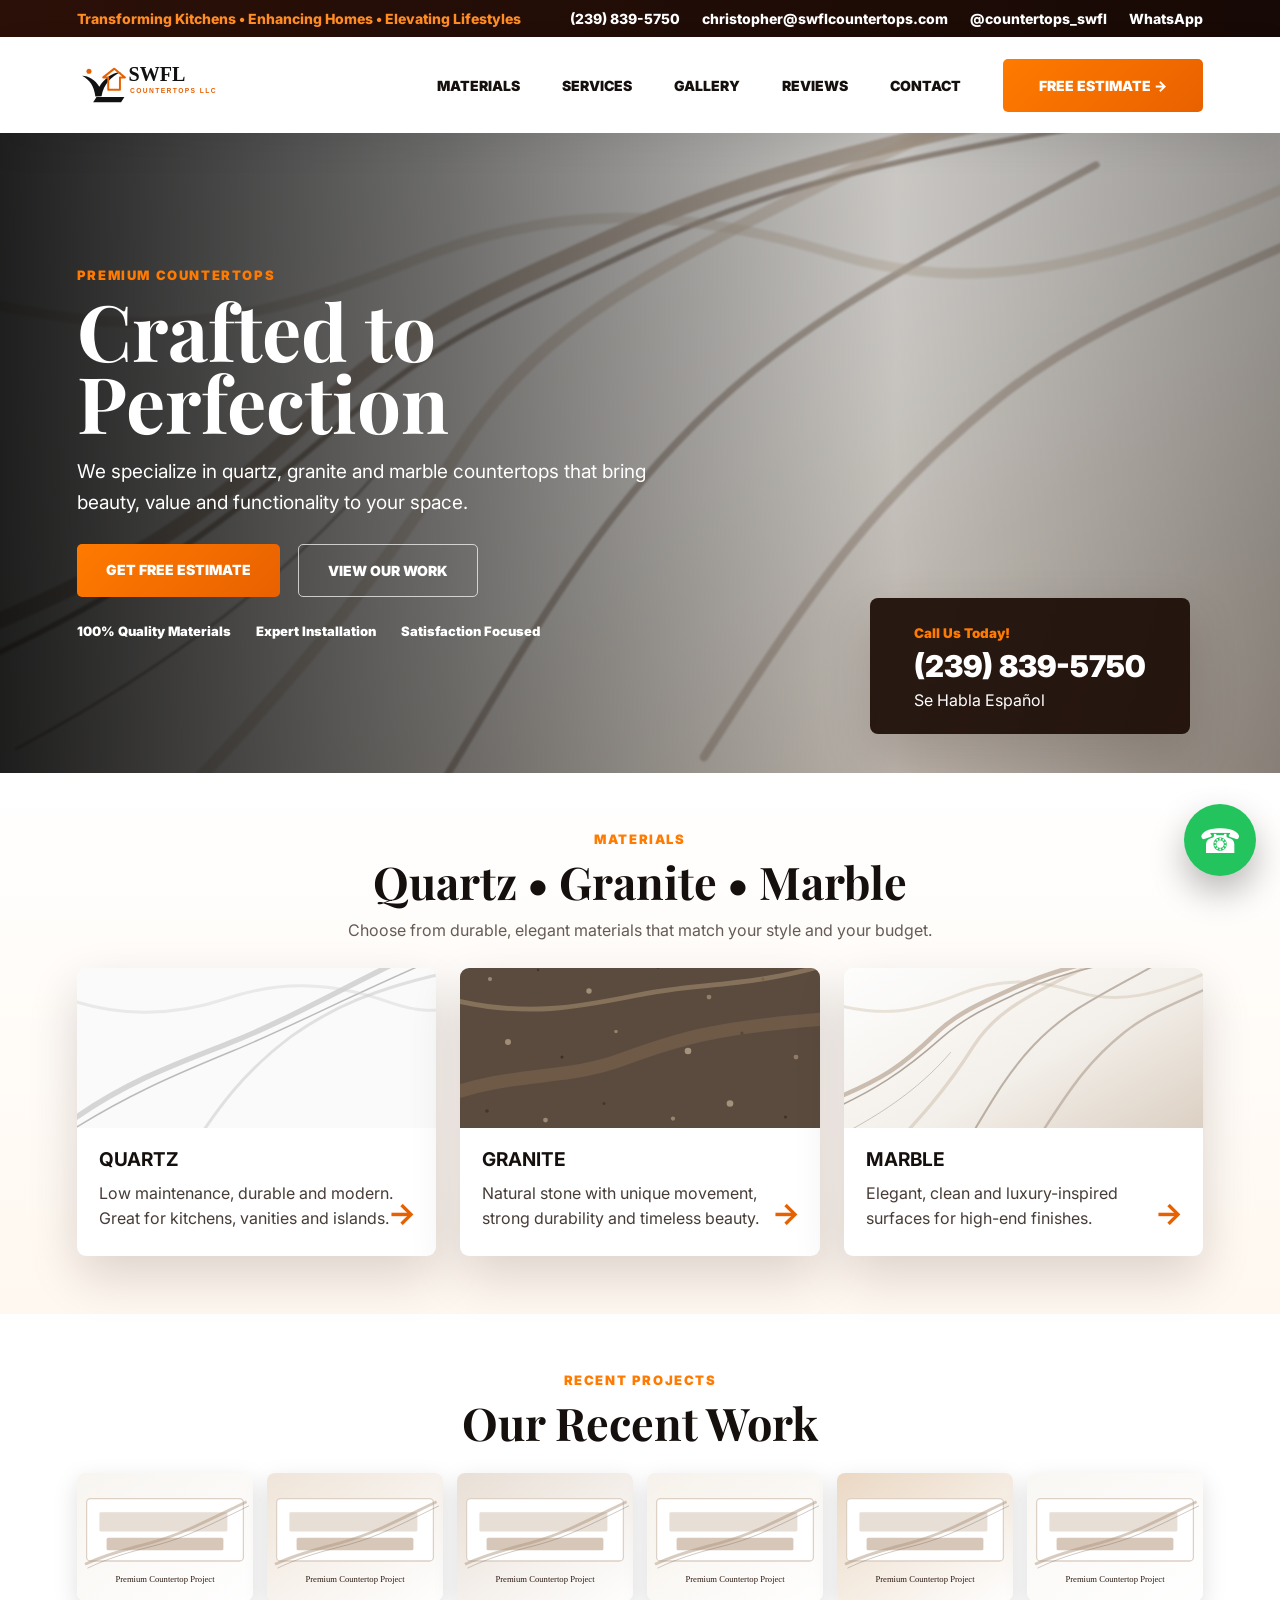
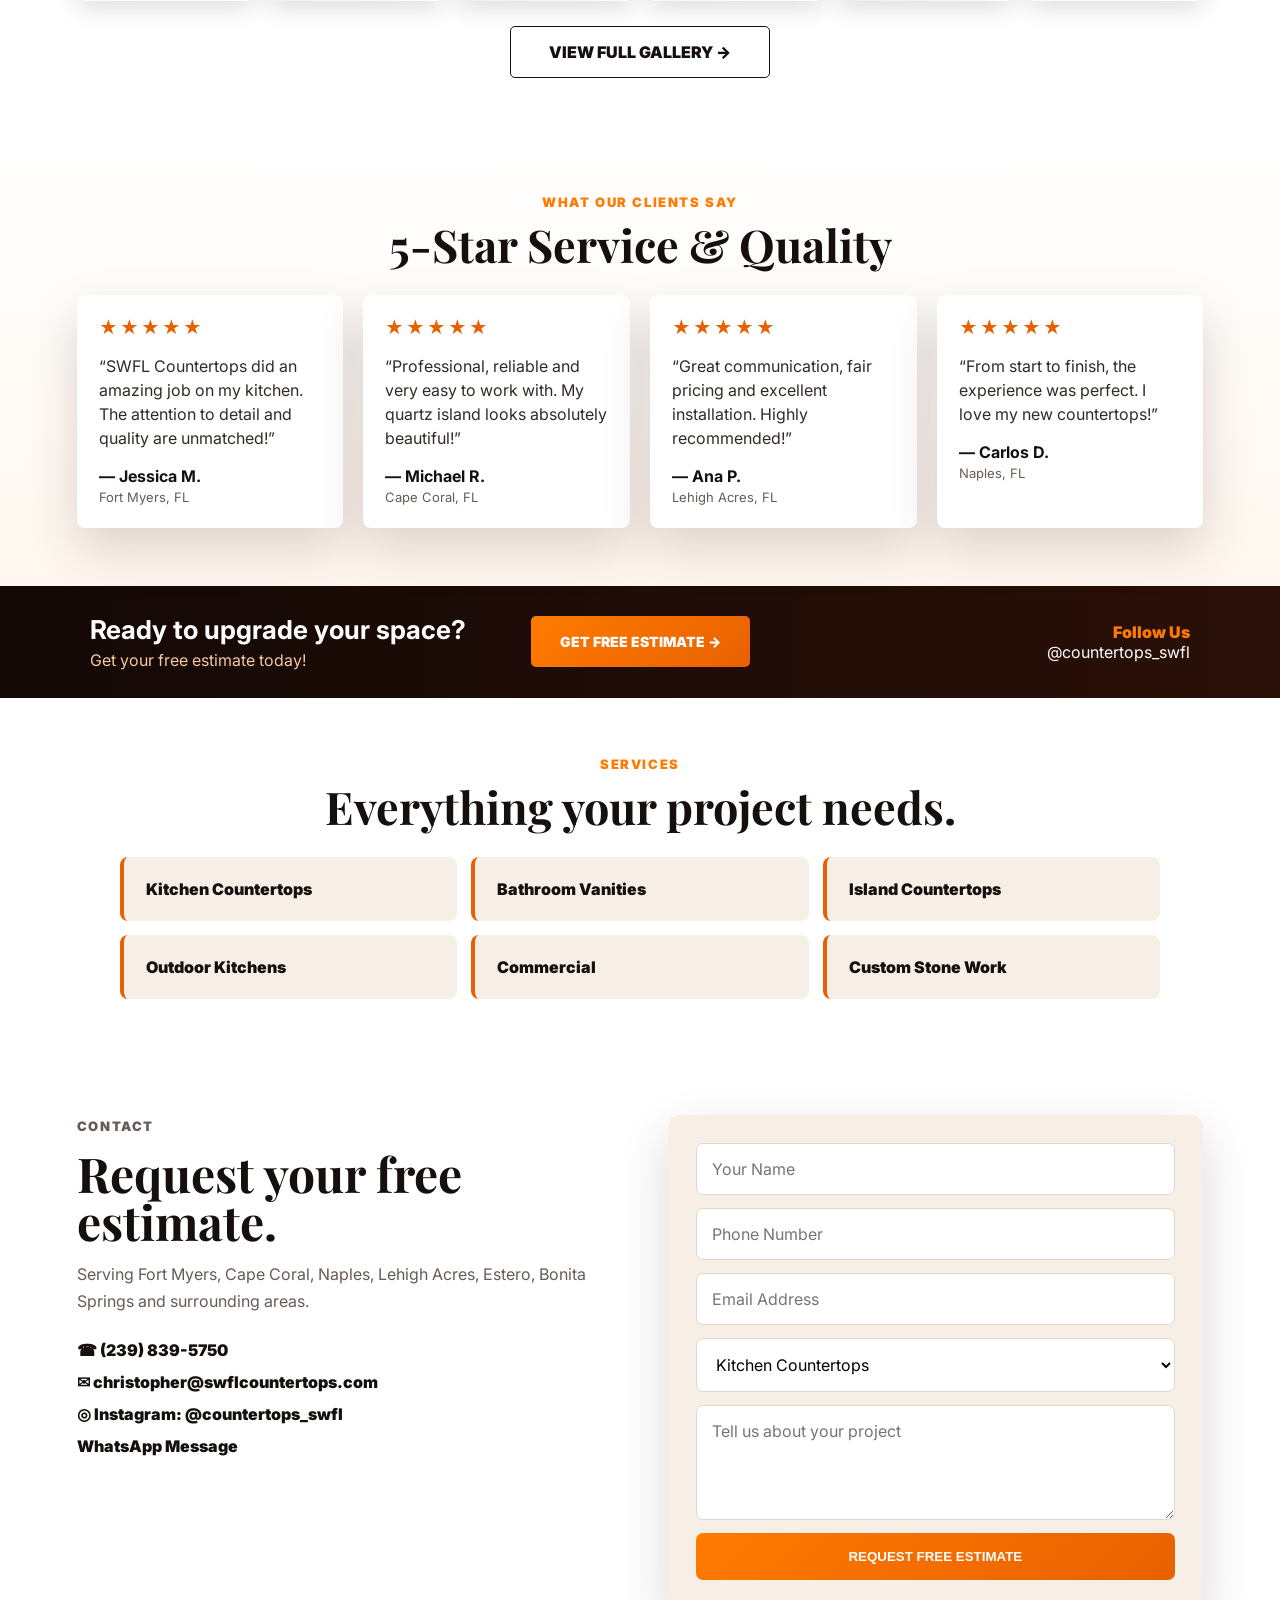
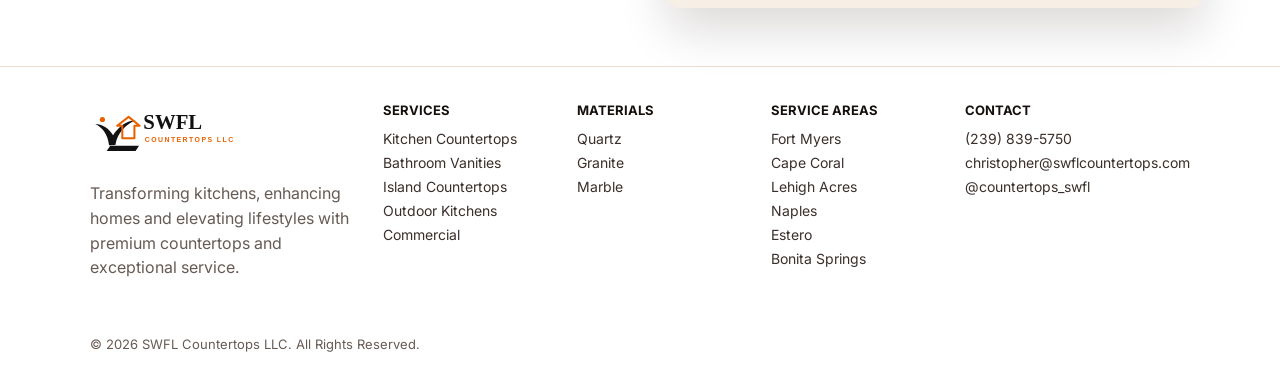
==== commit af0989b7: "." ====
--- a/index.html
+++ b/index.html
@@ -1,25 +1,27 @@
 <!DOCTYPE html>
 <html lang="en">
 <head>
-  <meta charset="UTF-8">
-  <meta name="viewport" content="width=device-width, initial-scale=1.0">
-  <title>SWFL Countertops LLC | Quartz, Granite & Marble</title>
-  <meta name="description" content="Premium quartz, granite and marble countertops in Fort Myers, Naples, Cape Coral, Lehigh Acres, Estero and Bonita Springs.">
-  <link rel="stylesheet" href="style.css">
+<meta charset="UTF-8">
+<meta name="viewport" content="width=device-width, initial-scale=1.0">
+<title>SWFL Countertops LLC | Quartz, Granite & Marble</title>
+<meta name="description" content="Premium quartz, granite and marble countertops in Fort Myers, Cape Coral, Naples, Lehigh Acres, Estero and Bonita Springs. Call (239) 839-5750 for a free estimate.">
+<link rel="stylesheet" href="style.css">
 </head>
 <body>
-<a class="whatsapp" href="https://wa.me/12398395750" target="_blank">WhatsApp</a>
+<a class="whatsapp" href="https://wa.me/12398395750" target="_blank" aria-label="WhatsApp">☎</a>
 
 <header class="topbar">
   <span>Transforming Kitchens • Enhancing Homes • Elevating Lifestyles</span>
-  <span>Fort Myers, FL • <a href="tel:+12398395750">(239) 839-5750</a></span>
+  <span class="toplinks">
+    <a href="tel:+12398395750">(239) 839-5750</a>
+    <a href="mailto:christopher@swflcountertops.com">christopher@swflcountertops.com</a>
+    <a href="https://instagram.com/countertops_swfl" target="_blank">@countertops_swfl</a>
+    <a href="https://wa.me/12398395750" target="_blank">WhatsApp</a>
+  </span>
 </header>
 
 <nav class="nav">
-  <a class="brand" href="#home">
-    <img src="assets/logo.png" alt="SWFL Countertops logo">
-    <span>COUNTERTOPS LLC</span>
-  </a>
+  <a href="#home" class="brand"><img src="assets/logo.svg" alt="SWFL Countertops LLC"><span></span></a>
   <button class="menu">☰</button>
   <div class="links">
     <a href="#materials">Materials</a>
@@ -27,25 +29,23 @@
     <a href="#gallery">Gallery</a>
     <a href="#reviews">Reviews</a>
     <a href="#contact">Contact</a>
-    <a class="estimate" href="#contact">Free Estimate</a>
+    <a href="#contact" class="cta">Free Estimate →</a>
   </div>
 </nav>
 
 <section id="home" class="hero">
-  <img src="assets/hero.jpg" alt="SWFL Countertops premium kitchen project">
-  <div class="overlay"></div>
-  <div class="hero-content">
-    <p class="label">Premium Countertops</p>
+  <img src="assets/hero.svg" alt="Premium countertop design">
+  <div class="shade"></div>
+  <div class="hero-copy">
+    <p class="eyebrow">Premium Countertops</p>
     <h1>Crafted to<br>Perfection</h1>
     <p>We specialize in quartz, granite and marble countertops that bring beauty, value and functionality to your space.</p>
-    <div class="actions">
-      <a class="btn gold" href="#contact">Get Free Estimate</a>
-      <a class="btn clear" href="#gallery">View Our Work</a>
+    <div class="buttons">
+      <a class="btn orange" href="#contact">Get Free Estimate</a>
+      <a class="btn outline" href="#gallery">View Our Work</a>
     </div>
     <div class="badges">
-      <span>100% Quality Materials</span>
-      <span>Expert Installation</span>
-      <span>Satisfaction Focused</span>
+      <span>100% Quality Materials</span><span>Expert Installation</span><span>Satisfaction Focused</span>
     </div>
   </div>
   <div class="call-card">
@@ -55,104 +55,91 @@
   </div>
 </section>
 
-<section class="intro">
-  <div>
-    <p class="label">Southwest Florida</p>
-    <h2>Premium countertop fabrication and installation.</h2>
-  </div>
-  <p>SWFL Countertops LLC helps homeowners and contractors transform kitchens, bathrooms and outdoor spaces with beautiful stone surfaces, clean cuts and professional installation.</p>
-</section>
-
-<section id="materials" class="section light">
+<section id="materials" class="section materials">
   <div class="title">
-    <p class="label">Materials</p>
+    <p class="eyebrow">Materials</p>
     <h2>Quartz • Granite • Marble</h2>
     <p>Choose from durable, elegant materials that match your style and your budget.</p>
   </div>
   <div class="cards">
-    <article><img src="assets/project-4.jpg"><h3>Quartz</h3><p>Low maintenance, durable and modern. Great for kitchens, vanities and islands.</p></article>
-    <article><img src="assets/project-3.jpg"><h3>Granite</h3><p>Natural stone with unique movement, strong durability and timeless beauty.</p></article>
-    <article><img src="assets/project-6.jpg"><h3>Marble</h3><p>Elegant, clean and luxury-inspired surfaces for high-end finishes.</p></article>
+    <article><img src="assets/quartz.svg" alt="Quartz countertop"><div><h3>Quartz</h3><p>Low maintenance, durable and modern. Great for kitchens, vanities and islands.</p></div><b>→</b></article>
+    <article><img src="assets/granite.svg" alt="Granite countertop"><div><h3>Granite</h3><p>Natural stone with unique movement, strong durability and timeless beauty.</p></div><b>→</b></article>
+    <article><img src="assets/marble.svg" alt="Marble countertop"><div><h3>Marble</h3><p>Elegant, clean and luxury-inspired surfaces for high-end finishes.</p></div><b>→</b></article>
   </div>
 </section>
 
-<section id="services" class="section services">
+<section id="gallery" class="section recent">
   <div class="title">
-    <p class="label">Services</p>
-    <h2>Everything your project needs.</h2>
+    <p class="eyebrow">Recent Projects</p>
+    <h2>Our Recent Work</h2>
   </div>
-  <div class="service-grid">
-    <div><strong>Kitchen Countertops</strong><span>Custom stone surfaces for new builds and remodels.</span></div>
-    <div><strong>Bathroom Vanities</strong><span>Clean vanity tops with professional cuts.</span></div>
-    <div><strong>Waterfall Islands</strong><span>Modern statement pieces with premium stone movement.</span></div>
-    <div><strong>Sink Cutouts</strong><span>Precise sink and cooktop cutouts for a perfect fit.</span></div>
-    <div><strong>Backsplashes</strong><span>Stone backsplash options for a complete finished look.</span></div>
-    <div><strong>Outdoor Kitchens</strong><span>Durable surfaces for patios and outdoor entertainment.</span></div>
+  <div class="strip">
+    <img src="assets/project-1.svg" alt="Recent countertop project">
+    <img src="assets/project-2.svg" alt="Recent countertop project">
+    <img src="assets/project-3.svg" alt="Recent countertop project">
+    <img src="assets/project-4.svg" alt="Recent countertop project">
+    <img src="assets/project-5.svg" alt="Recent countertop project">
+    <img src="assets/project-6.svg" alt="Recent countertop project">
   </div>
-</section>
-
-<section id="gallery" class="section gallery-wrap">
-  <div class="title">
-    <p class="label">Our Work</p>
-    <h2>Recent Projects</h2>
-    <p>Real countertop projects completed for Southwest Florida homes.</p>
-  </div>
-  <div class="gallery">
-    <img src="assets/project-1.jpg" alt="White kitchen countertop project">
-    <img src="assets/project-2.jpg" alt="Wood cabinet countertop project">
-    <img src="assets/project-3.jpg" alt="Granite kitchen countertop project">
-    <img src="assets/project-4.jpg" alt="Quartz island countertop project">
-    <img src="assets/project-5.jpg" alt="White quartz kitchen project">
-    <img src="assets/project-6.jpg" alt="Waterfall island countertop project">
-  </div>
+  <a href="#contact" class="gallery-btn">View Full Gallery →</a>
 </section>
 
 <section id="reviews" class="section reviews">
   <div class="title">
-    <p class="label">Reviews</p>
-    <h2>Quality work. Clear communication.</h2>
+    <p class="eyebrow">What Our Clients Say</p>
+    <h2>5-Star Service & Quality</h2>
   </div>
   <div class="review-grid">
-    <div>★★★★★<p>Beautiful countertop work and professional service from start to finish.</p><strong>Kitchen Project</strong></div>
-    <div>★★★★★<p>Clean installation, great attention to detail and the stone looks amazing.</p><strong>Quartz Installation</strong></div>
-    <div>★★★★★<p>Fast communication and excellent results. Highly recommended in SWFL.</p><strong>Home Remodel</strong></div>
+    <article><div>★★★★★</div><p>“SWFL Countertops did an amazing job on my kitchen. The attention to detail and quality are unmatched!”</p><strong>— Jessica M.</strong><span>Fort Myers, FL</span></article>
+    <article><div>★★★★★</div><p>“Professional, reliable and very easy to work with. My quartz island looks absolutely beautiful!”</p><strong>— Michael R.</strong><span>Cape Coral, FL</span></article>
+    <article><div>★★★★★</div><p>“Great communication, fair pricing and excellent installation. Highly recommended!”</p><strong>— Ana P.</strong><span>Lehigh Acres, FL</span></article>
+    <article><div>★★★★★</div><p>“From start to finish, the experience was perfect. I love my new countertops!”</p><strong>— Carlos D.</strong><span>Naples, FL</span></article>
   </div>
 </section>
 
-<section id="contact" class="contact">
+<section class="estimate-band">
+  <div><h2>Ready to upgrade your space?</h2><p>Get your free estimate today!</p></div>
+  <a href="#contact" class="btn orange">Get Free Estimate →</a>
+  <div><span>Follow Us</span><a href="https://instagram.com/countertops_swfl" target="_blank">@countertops_swfl</a></div>
+</section>
+
+<section id="services" class="section services">
+  <div class="title"><p class="eyebrow">Services</p><h2>Everything your project needs.</h2></div>
+  <div class="service-grid">
+    <div>Kitchen Countertops</div><div>Bathroom Vanities</div><div>Island Countertops</div><div>Outdoor Kitchens</div><div>Commercial</div><div>Custom Stone Work</div>
+  </div>
+</section>
+
+<section id="contact" class="section contact">
   <div>
-    <p class="label">Free Estimate</p>
-    <h2>Ready to upgrade your countertops?</h2>
-    <p>Call, email or send a message today. We serve Fort Myers, Naples, Cape Coral, Lehigh Acres, Estero, Bonita Springs and surrounding areas.</p>
+    <p class="eyebrow">Contact</p>
+    <h2>Request your free estimate.</h2>
+    <p>Serving Fort Myers, Cape Coral, Naples, Lehigh Acres, Estero, Bonita Springs and surrounding areas.</p>
     <div class="contact-list">
-      <a href="tel:+12398395750">📞 (239) 839-5750</a>
-      <a href="mailto:christopher@swflcountertops.com">✉️ christopher@swflcountertops.com</a>
-      <a href="https://www.instagram.com/countertops_swfl" target="_blank">📷 Instagram: countertops_swfl</a>
+      <a href="tel:+12398395750">☎ (239) 839-5750</a>
+      <a href="mailto:christopher@swflcountertops.com">✉ christopher@swflcountertops.com</a>
+      <a href="https://instagram.com/countertops_swfl" target="_blank">◎ Instagram: @countertops_swfl</a>
+      <a href="https://wa.me/12398395750" target="_blank">WhatsApp Message</a>
     </div>
   </div>
   <form action="mailto:christopher@swflcountertops.com" method="post" enctype="text/plain">
     <input name="name" placeholder="Your Name" required>
     <input name="phone" placeholder="Phone Number" required>
     <input name="email" placeholder="Email Address">
-    <select name="service">
-      <option>Kitchen Countertops</option>
-      <option>Bathroom Vanity</option>
-      <option>Outdoor Kitchen</option>
-      <option>Quartz</option>
-      <option>Granite</option>
-      <option>Marble</option>
-    </select>
+    <select name="service"><option>Kitchen Countertops</option><option>Bathroom Vanity</option><option>Outdoor Kitchen</option><option>Quartz</option><option>Granite</option><option>Marble</option></select>
     <textarea name="message" placeholder="Tell us about your project"></textarea>
-    <button type="submit">Request Free Estimate</button>
+    <button>Request Free Estimate</button>
   </form>
 </section>
 
-<footer>
-  <strong>SWFL Countertops LLC</strong>
-  <span>Quartz • Granite • Marble</span>
-  <p>© 2026 SWFL Countertops LLC. All rights reserved.</p>
+<footer class="footer">
+  <div><img src="assets/logo.svg" alt="SWFL Countertops LLC"><p>Transforming kitchens, enhancing homes and elevating lifestyles with premium countertops and exceptional service.</p></div>
+  <div><h4>Services</h4><a>Kitchen Countertops</a><a>Bathroom Vanities</a><a>Island Countertops</a><a>Outdoor Kitchens</a><a>Commercial</a></div>
+  <div><h4>Materials</h4><a>Quartz</a><a>Granite</a><a>Marble</a></div>
+  <div><h4>Service Areas</h4><a>Fort Myers</a><a>Cape Coral</a><a>Lehigh Acres</a><a>Naples</a><a>Estero</a><a>Bonita Springs</a></div>
+  <div><h4>Contact</h4><a href="tel:+12398395750">(239) 839-5750</a><a href="mailto:christopher@swflcountertops.com">christopher@swflcountertops.com</a><a href="https://instagram.com/countertops_swfl" target="_blank">@countertops_swfl</a></div>
+  <p class="copy">© 2026 SWFL Countertops LLC. All Rights Reserved.</p>
 </footer>
-
 <script src="script.js"></script>
 </body>
-</html>+</html>
--- a/style.css
+++ b/style.css
@@ -1,19 +1,15 @@
 @import url('https://fonts.googleapis.com/css2?family=Inter:wght@400;500;700;800;900&family=Playfair+Display:wght@700;800;900&display=swap');
-:root{--brown:#3a180c;--gold:#d89432;--cream:#fff8ee;--light:#f7efe3;--text:#21130d;--muted:#6f6058;--shadow:0 25px 60px rgba(32,16,8,.18)}
-*{box-sizing:border-box}html{scroll-behavior:smooth}body{margin:0;font-family:Inter,Arial,sans-serif;color:var(--text);background:var(--cream)}a{text-decoration:none;color:inherit}img{display:block;max-width:100%}
-.topbar{background:linear-gradient(90deg,var(--brown),#7b341b);color:#ffe1b5;padding:10px 6%;display:flex;justify-content:space-between;gap:20px;font-size:13px;font-weight:800}
-.nav{height:105px;padding:0 6%;background:rgba(255,248,238,.96);display:flex;justify-content:space-between;align-items:center;position:sticky;top:0;z-index:20;box-shadow:0 12px 30px rgba(30,15,8,.1);backdrop-filter:blur(12px)}
-.brand{display:flex;align-items:center;gap:12px;font-weight:900;letter-spacing:2px;color:var(--brown)}.brand img{width:105px;height:72px;object-fit:contain}.text-logo{font-family:'Playfair Display',serif;font-size:42px}.brand span{font-size:12px;color:var(--gold);display:block}
-.links{display:flex;align-items:center;gap:27px;font-size:13px;font-weight:900;text-transform:uppercase;color:#7b6254}.links a:hover{color:var(--gold)}.estimate{background:linear-gradient(135deg,var(--gold),#a95d1d);color:white!important;padding:16px 24px;border-radius:5px}.menu{display:none;background:none;border:0;font-size:30px;color:var(--brown)}
-.hero{min-height:680px;position:relative;overflow:hidden;display:flex;align-items:center}.hero>img{position:absolute;inset:0;width:100%;height:100%;object-fit:cover}.overlay{position:absolute;inset:0;background:linear-gradient(90deg,rgba(32,13,6,.88),rgba(62,27,12,.58),rgba(62,27,12,.08))}
-.hero-content{position:relative;z-index:2;width:min(680px,90%);margin-left:7%;color:white;padding:70px 0}.label{margin:0 0 12px;color:var(--gold);text-transform:uppercase;letter-spacing:2px;font-weight:900;font-size:13px}.hero h1{font-family:'Playfair Display',serif;font-size:clamp(56px,8vw,108px);line-height:.86;margin:0 0 24px;text-transform:uppercase}.hero-content p:not(.label){font-size:20px;line-height:1.7;max-width:570px;color:#fff0db}
-.actions{display:flex;flex-wrap:wrap;gap:16px;margin-top:28px}.btn{display:inline-flex;align-items:center;justify-content:center;padding:16px 26px;border-radius:5px;text-transform:uppercase;font-weight:900;font-size:13px}.gold{background:linear-gradient(135deg,var(--gold),#a65d1d);color:white;box-shadow:0 18px 40px rgba(216,148,50,.35)}.clear{border:1px solid rgba(255,255,255,.8);color:white}
-.badges{display:flex;flex-wrap:wrap;gap:14px;margin-top:34px}.badges span{padding:10px 16px;border:1px solid rgba(255,255,255,.35);border-radius:100px;font-size:12px;font-weight:900}.call-card{position:absolute;z-index:3;right:7%;bottom:68px;background:rgba(58,24,12,.94);color:white;padding:24px 30px;border-radius:9px;box-shadow:var(--shadow);display:grid;gap:6px}.call-card small{color:#e9b76b;font-weight:900}.call-card a{font-size:30px;font-weight:900}.call-card span{color:#ffdba2;font-weight:800}
-.intro{padding:58px 6%;background:white;display:grid;grid-template-columns:1fr 1fr;gap:45px;align-items:center}.intro h2,.title h2,.contact h2{font-family:'Playfair Display',serif;font-size:clamp(34px,4vw,54px);line-height:1;margin:0}.intro p:last-child{color:var(--muted);font-size:18px;line-height:1.8}.section{padding:82px 6%}.light{background:var(--light)}.title{text-align:center;max-width:760px;margin:0 auto 44px}.title p:last-child{color:var(--muted);line-height:1.7}
-.cards{display:grid;grid-template-columns:repeat(3,1fr);gap:25px}.cards article{background:white;border-radius:14px;overflow:hidden;box-shadow:var(--shadow)}.cards img{height:260px;width:100%;object-fit:cover}.cards h3{margin:26px 26px 8px;color:#6f2a16;text-transform:uppercase;letter-spacing:1px}.cards p{margin:0 26px 30px;color:var(--muted);line-height:1.65}
-.services{background:white}.service-grid{display:grid;grid-template-columns:repeat(3,1fr);gap:18px}.service-grid div{background:var(--cream);padding:26px;border-left:5px solid var(--gold);border-radius:10px;box-shadow:0 15px 35px rgba(32,16,8,.08)}.service-grid strong{display:block;margin-bottom:10px;font-size:18px}.service-grid span{color:var(--muted);line-height:1.6}
-.gallery-wrap{background:linear-gradient(135deg,#271006,#56220f);color:white}.gallery{display:grid;grid-template-columns:repeat(3,1fr);gap:18px}.gallery img{width:100%;height:320px;object-fit:cover;border-radius:12px;border:1px solid rgba(255,255,255,.18);box-shadow:0 22px 55px rgba(0,0,0,.35);transition:.25s}.gallery img:hover{transform:translateY(-5px)}
-.reviews{background:var(--light)}.review-grid{display:grid;grid-template-columns:repeat(3,1fr);gap:22px}.review-grid div{background:white;padding:30px;border-radius:14px;box-shadow:0 15px 35px rgba(32,16,8,.08);color:var(--gold);font-weight:900}.review-grid p{color:var(--muted);line-height:1.7;font-weight:500}.review-grid strong{color:var(--brown)}
-.contact{padding:85px 6%;background:white;display:grid;grid-template-columns:1fr 1fr;gap:48px;align-items:start}.contact p{color:var(--muted);line-height:1.8}.contact-list{display:grid;gap:12px;margin-top:24px;font-weight:900;color:var(--brown)}form{background:var(--light);padding:32px;border-radius:16px;box-shadow:var(--shadow);display:grid;gap:14px}input,select,textarea{width:100%;padding:15px 16px;border:1px solid #e0d2c1;border-radius:8px;font:inherit;background:white}textarea{min-height:130px;resize:vertical}button{border:0;border-radius:8px;padding:16px 20px;background:linear-gradient(135deg,var(--gold),#a65d1d);color:white;font-weight:900;text-transform:uppercase;cursor:pointer}
-footer{background:var(--brown);color:#f0c88c;text-align:center;padding:30px 6%;display:grid;gap:5px}.whatsapp{position:fixed;right:18px;bottom:18px;z-index:50;background:#25d366;color:white;padding:14px 18px;border-radius:999px;font-weight:900;box-shadow:0 12px 30px rgba(0,0,0,.25)}
-@media(max-width:900px){.topbar{display:none}.nav{height:auto;min-height:88px;align-items:flex-start;padding:12px 5%}.menu{display:block;margin-top:20px}.links{display:none;position:absolute;top:88px;left:0;right:0;background:var(--cream);padding:20px 6%;flex-direction:column;align-items:flex-start;box-shadow:0 20px 35px rgba(0,0,0,.12)}.links.open{display:flex}.hero{min-height:740px}.overlay{background:linear-gradient(180deg,rgba(32,13,6,.82),rgba(32,13,6,.45))}.hero-content{margin:0 auto;padding-top:90px}.call-card{left:5%;right:5%;bottom:32px}.intro,.cards,.service-grid,.gallery,.review-grid,.contact{grid-template-columns:1fr}.gallery img{height:270px}}+:root{--dark:#130805;--orange:#e86100;--orange2:#ff7a00;--cream:#fff9f3;--soft:#f7efe6;--text:#15100d;--muted:#665b55;--shadow:0 20px 50px rgba(31,15,8,.16)}
+*{box-sizing:border-box}html{scroll-behavior:smooth}body{margin:0;font-family:Inter,Arial,sans-serif;background:var(--cream);color:var(--text)}a{text-decoration:none;color:inherit}img{display:block;max-width:100%}
+.topbar{height:37px;background:linear-gradient(90deg,#2b1008,#170905);color:#ff8d24;display:flex;align-items:center;justify-content:space-between;padding:0 6%;font-size:14px;font-weight:800}.toplinks{display:flex;gap:22px;color:#fff}
+.nav{height:96px;background:rgba(255,255,255,.97);display:flex;align-items:center;justify-content:space-between;padding:0 6%;position:sticky;top:0;z-index:30;box-shadow:0 12px 35px rgba(0,0,0,.08)}.brand{display:flex;align-items:center;gap:12px;font-weight:900}.brand img{width:145px;height:70px;object-fit:contain}.brand span{font-size:12px;letter-spacing:3px;color:var(--orange)}.links{display:flex;align-items:center;gap:42px;text-transform:uppercase;font-size:14px;font-weight:900}.cta{background:linear-gradient(135deg,var(--orange2),var(--orange));color:white;padding:18px 36px;border-radius:5px}.menu{display:none;background:transparent;border:0;font-size:30px}
+.hero{height:640px;position:relative;overflow:hidden;display:flex;align-items:center}.hero>img{position:absolute;inset:0;width:100%;height:100%;object-fit:cover}.shade{position:absolute;inset:0;background:linear-gradient(90deg,rgba(0,0,0,.88) 0%,rgba(0,0,0,.56) 35%,rgba(0,0,0,.18) 70%,rgba(0,0,0,.38) 100%)}.hero-copy{position:relative;z-index:2;margin-left:6%;max-width:620px;color:white}.eyebrow{margin:0 0 12px;text-transform:uppercase;letter-spacing:1.6px;color:var(--orange2);font-weight:900;font-size:13px}.hero h1{font-family:'Playfair Display',serif;font-size:78px;line-height:.92;margin:0 0 18px}.hero-copy p:not(.eyebrow){font-size:19px;line-height:1.6}.buttons{display:flex;gap:18px;margin:26px 0}.btn{display:inline-flex;padding:17px 29px;border-radius:5px;text-transform:uppercase;font-weight:900;font-size:14px}.orange{background:linear-gradient(135deg,var(--orange2),var(--orange));color:#fff}.outline{border:1px solid rgba(255,255,255,.7);color:#fff}.badges{display:flex;gap:25px;flex-wrap:wrap;font-weight:900;font-size:13px}.call-card{position:absolute;right:7%;bottom:39px;z-index:3;background:rgba(28,12,6,.93);color:white;padding:24px 44px;border-radius:8px;box-shadow:var(--shadow)}.call-card small{color:var(--orange2);font-weight:900}.call-card a{font-size:30px;font-weight:900;display:block;margin:6px 0}
+.section{padding:58px 6%}.title{text-align:center;margin:0 auto 28px;max-width:780px}.title h2{font-family:'Playfair Display',serif;font-size:45px;line-height:1;margin:0 0 10px}.title p:last-child{color:var(--muted)}
+.materials{background:linear-gradient(180deg,#fff,#fff8f0)}.cards{display:grid;grid-template-columns:repeat(3,1fr);gap:24px;max-width:1320px;margin:0 auto}.cards article{background:#fff;border-radius:9px;overflow:hidden;box-shadow:var(--shadow);position:relative}.cards img{height:160px;width:100%;object-fit:cover}.cards div{padding:20px 22px 25px}.cards h3{margin:0 0 10px;text-transform:uppercase;font-size:19px}.cards p{margin:0;color:#473c37;line-height:1.55}.cards b{position:absolute;right:20px;bottom:25px;color:var(--orange);font-size:30px}
+.recent{background:#fff}.strip{display:grid;grid-template-columns:repeat(6,1fr);gap:14px;max-width:1320px;margin:0 auto 25px}.strip img{height:128px;width:100%;object-fit:cover;border-radius:8px;box-shadow:0 8px 24px rgba(0,0,0,.13)}.gallery-btn{display:flex;width:max-content;margin:0 auto;border:1px solid #111;padding:15px 38px;border-radius:5px;text-transform:uppercase;font-weight:900}
+.reviews{background:linear-gradient(180deg,#fff,#fff7ef)}.review-grid{display:grid;grid-template-columns:repeat(4,1fr);gap:20px;max-width:1240px;margin:0 auto}.review-grid article{background:white;border-radius:8px;padding:22px;box-shadow:var(--shadow)}.review-grid div{color:var(--orange);letter-spacing:2px;font-size:18px}.review-grid p{line-height:1.5;color:#332a25}.review-grid strong{display:block}.review-grid span{color:var(--muted);font-size:13px}
+.estimate-band{background:linear-gradient(90deg,#130805,#2a1008);color:white;padding:28px 7%;display:grid;grid-template-columns:1fr auto 1fr;gap:30px;align-items:center}.estimate-band h2{margin:0;font-size:26px}.estimate-band p{margin:5px 0 0;color:#f7c99f}.estimate-band div:last-child{text-align:right}.estimate-band span{display:block;color:var(--orange2);font-weight:900}
+.services{background:#fff}.service-grid{max-width:1040px;margin:0 auto;display:grid;grid-template-columns:repeat(3,1fr);gap:14px}.service-grid div{padding:22px;background:var(--soft);border-left:4px solid var(--orange);font-weight:900;border-radius:8px}
+.contact{display:grid;grid-template-columns:1fr 1fr;gap:55px;background:#fff}.contact h2{font-family:'Playfair Display',serif;font-size:48px;line-height:1;margin:0 0 12px}.contact p{color:var(--muted);line-height:1.7}.contact-list{display:grid;gap:12px;font-weight:900;margin-top:25px}form{display:grid;gap:13px;background:var(--soft);padding:28px;border-radius:12px;box-shadow:var(--shadow)}input,select,textarea{width:100%;padding:15px;border:1px solid #e1d6cd;border-radius:7px;font:inherit;background:#fff}textarea{min-height:115px;resize:vertical}button{border:0;background:linear-gradient(135deg,var(--orange2),var(--orange));color:white;padding:16px;border-radius:7px;font-weight:900;text-transform:uppercase}
+.footer{background:#fff;padding:35px 7%;display:grid;grid-template-columns:1.6fr 1fr 1fr 1fr 1fr;gap:28px;border-top:1px solid #eaded4}.footer img{width:150px}.footer p{color:var(--muted);line-height:1.55}.footer h4{text-transform:uppercase;font-size:13px;margin:0 0 12px}.footer a{display:block;color:#3a2f2a;margin:7px 0;font-size:14px}.copy{grid-column:1/-1;font-size:13px;margin:10px 0 0}.whatsapp{position:fixed;right:24px;bottom:24px;z-index:99;background:#23c45e;color:white;width:72px;height:72px;border-radius:50%;display:flex;align-items:center;justify-content:center;font-size:34px;box-shadow:0 16px 35px rgba(0,0,0,.28)}
+@media(max-width:960px){.topbar{display:none}.nav{height:auto;min-height:86px;padding:12px 5%;align-items:flex-start}.menu{display:block;margin-top:20px}.links{display:none;position:absolute;top:86px;left:0;right:0;background:white;flex-direction:column;align-items:flex-start;padding:20px 6%;gap:20px;box-shadow:0 20px 35px rgba(0,0,0,.12)}.links.open{display:flex}.hero{height:760px}.hero-copy{margin:0 auto;width:90%}.hero h1{font-size:58px}.call-card{left:5%;right:5%;bottom:28px}.cards,.review-grid,.contact,.footer,.service-grid{grid-template-columns:1fr}.strip{grid-template-columns:repeat(2,1fr)}.estimate-band{grid-template-columns:1fr}.estimate-band div:last-child{text-align:left}}
